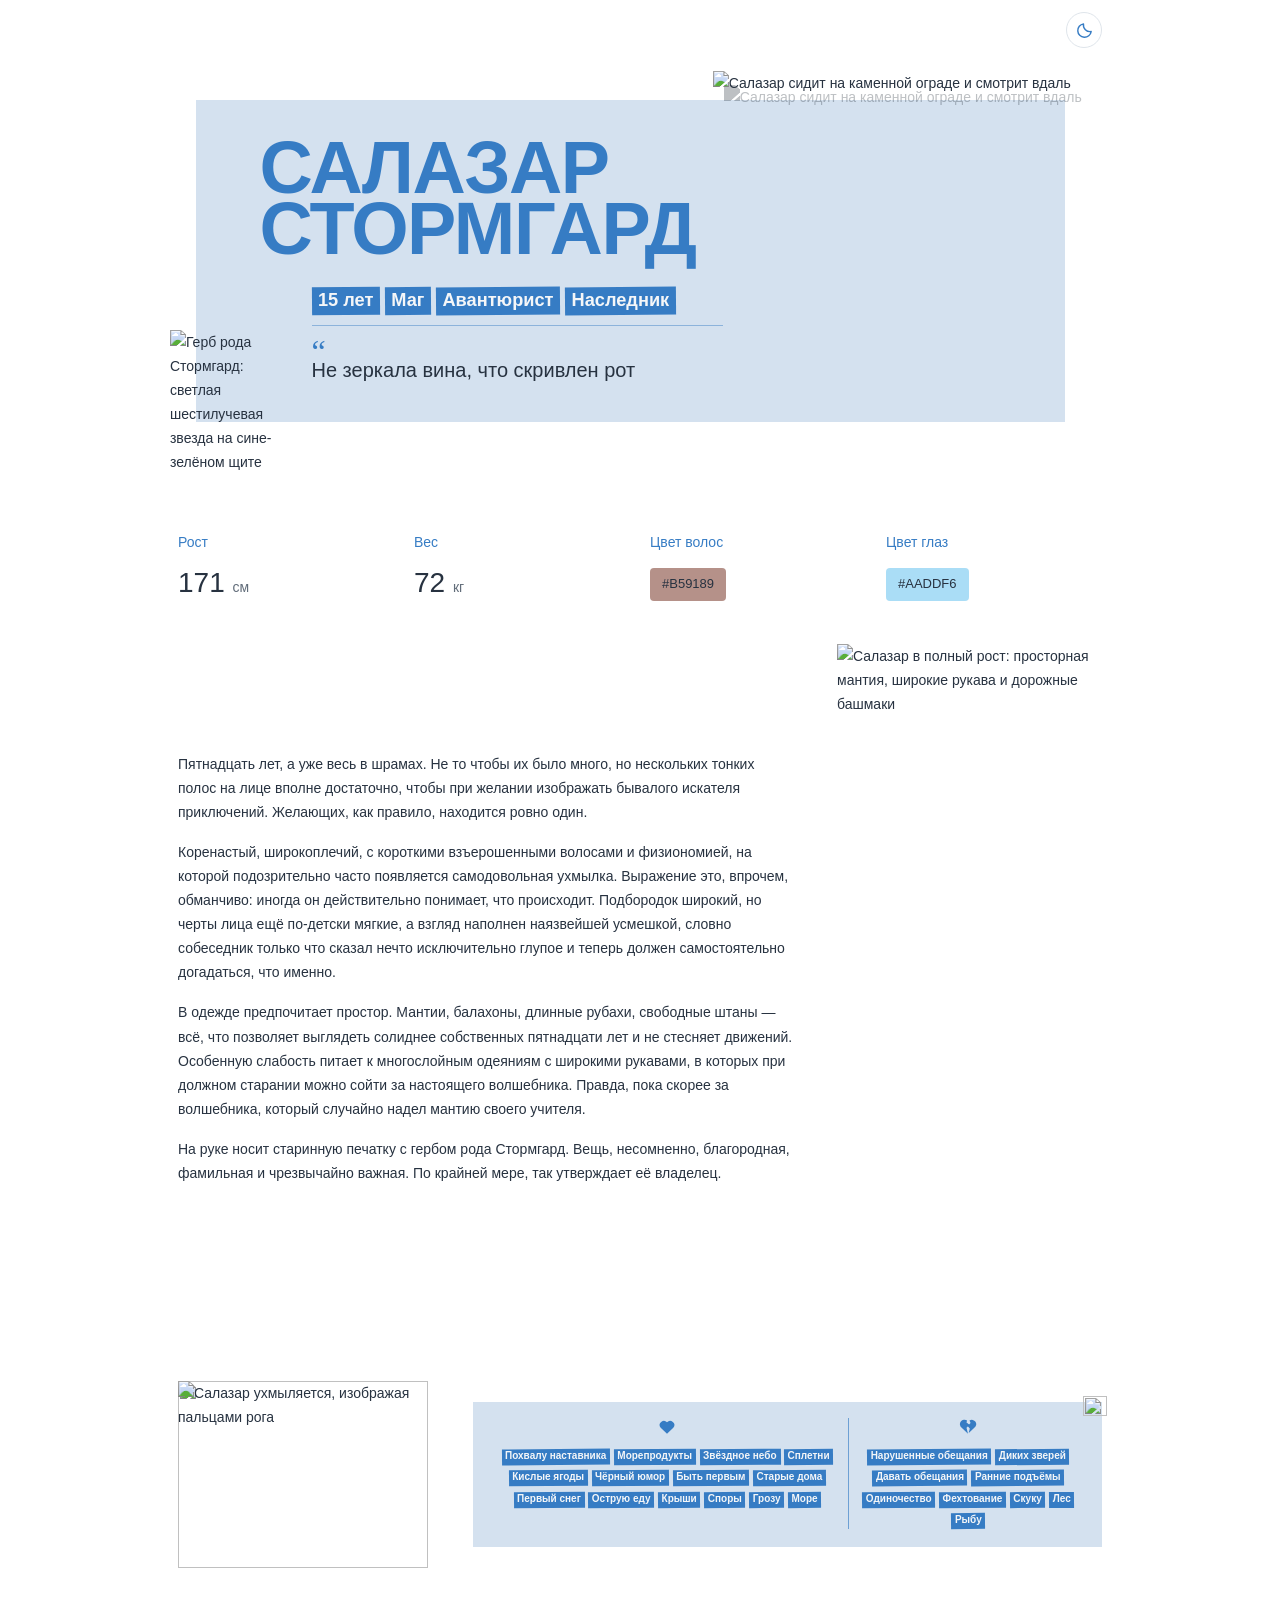
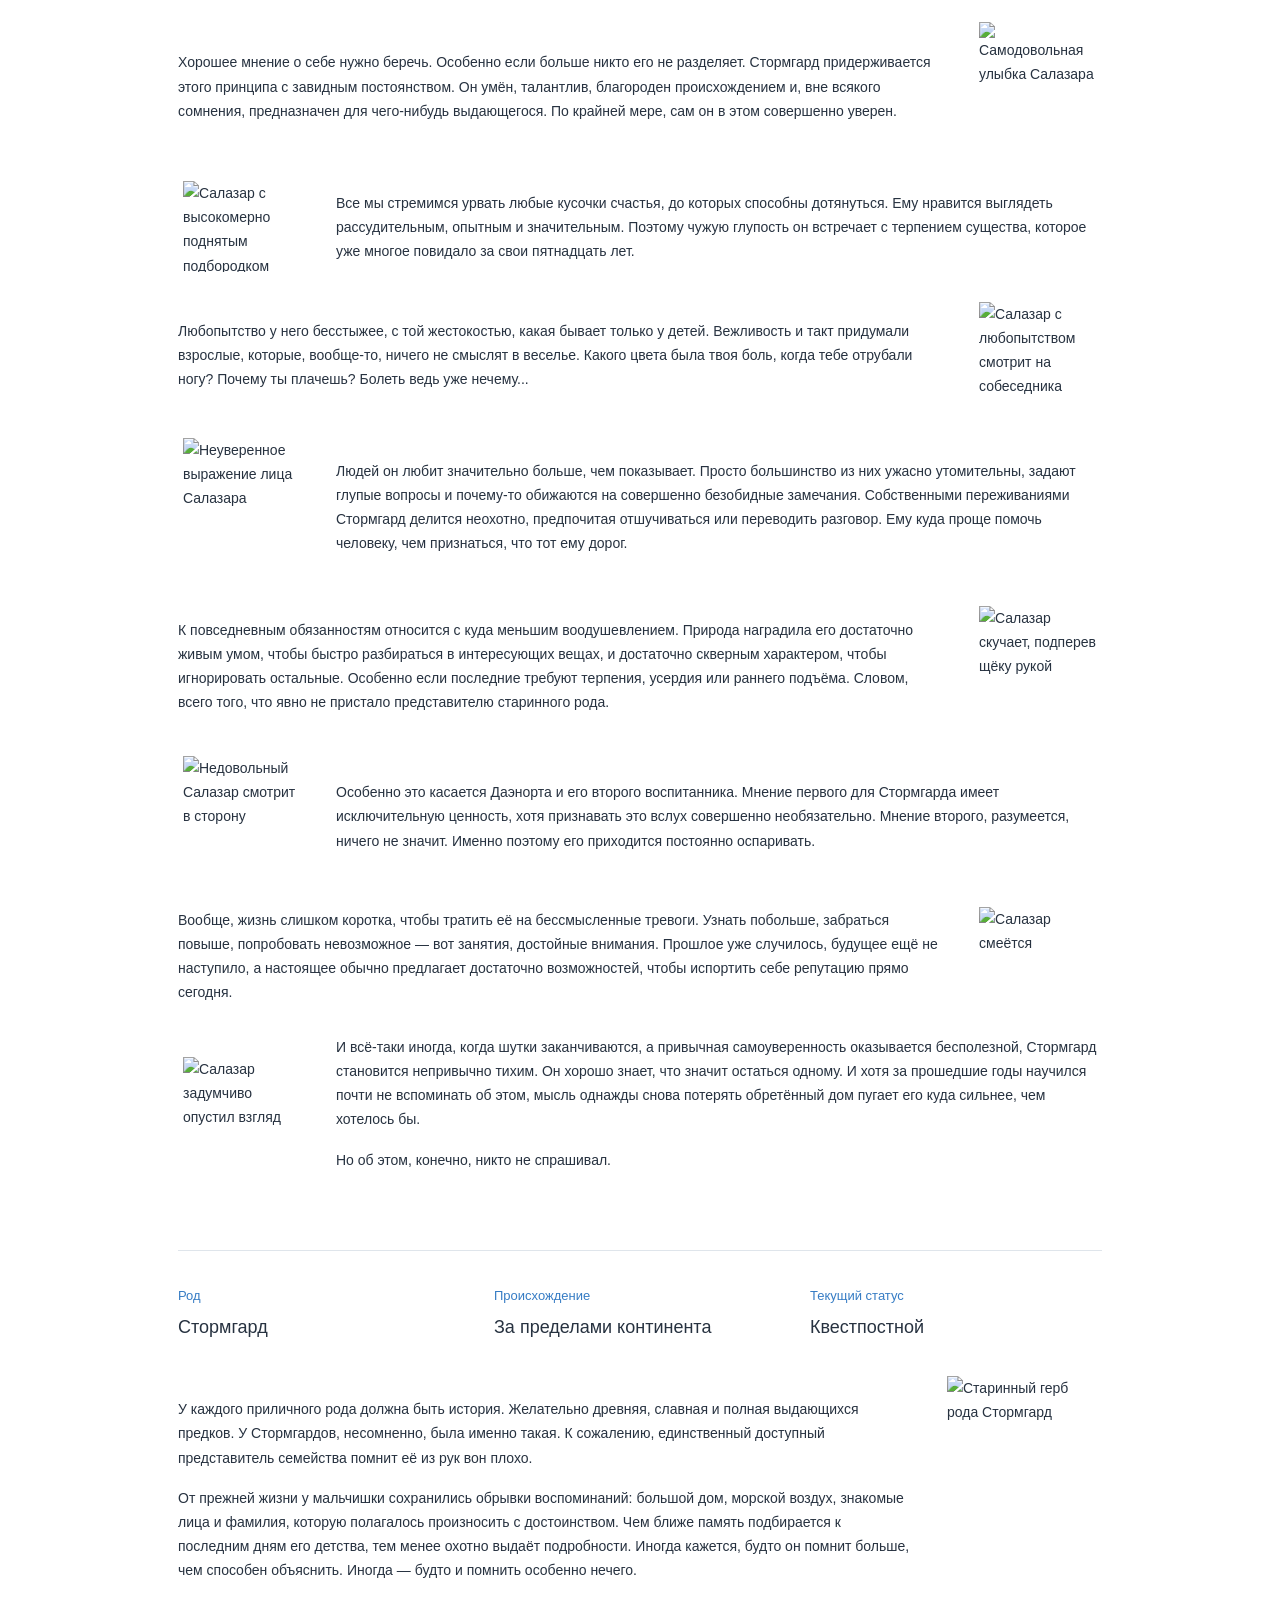
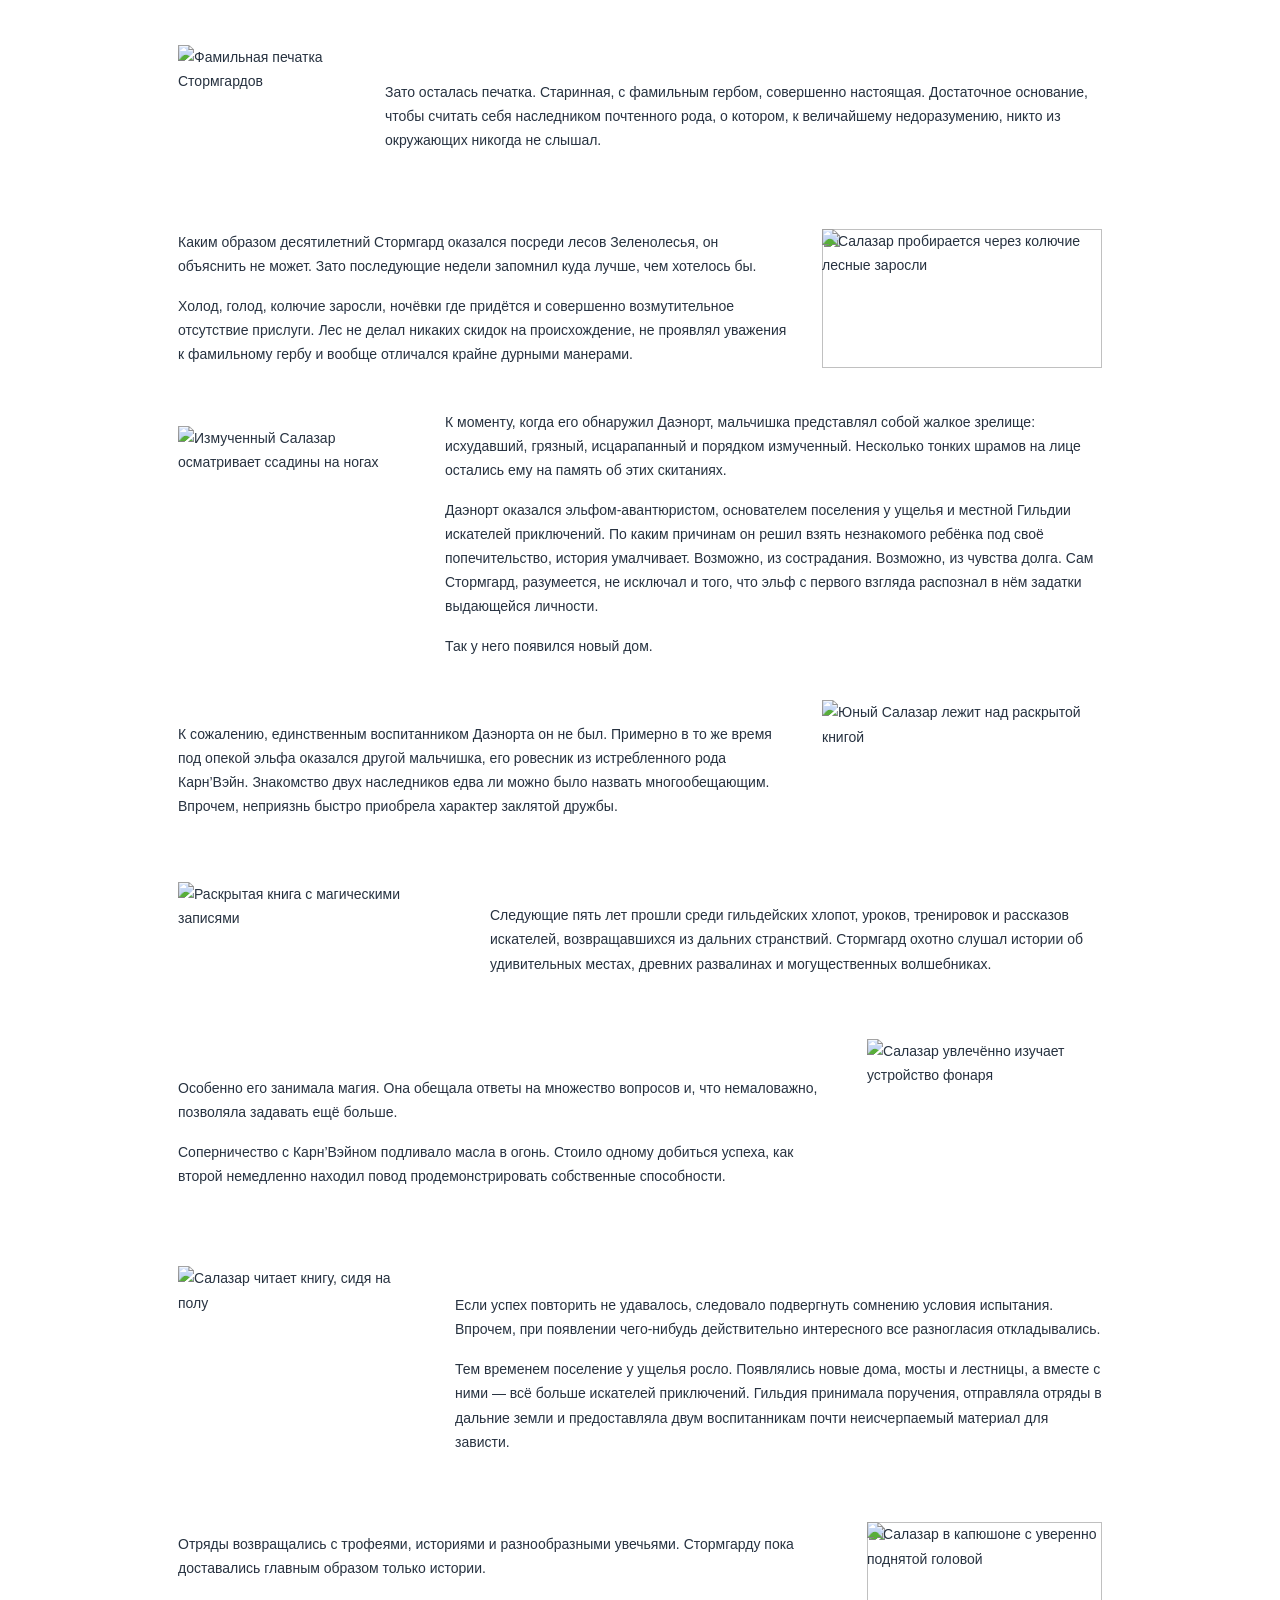
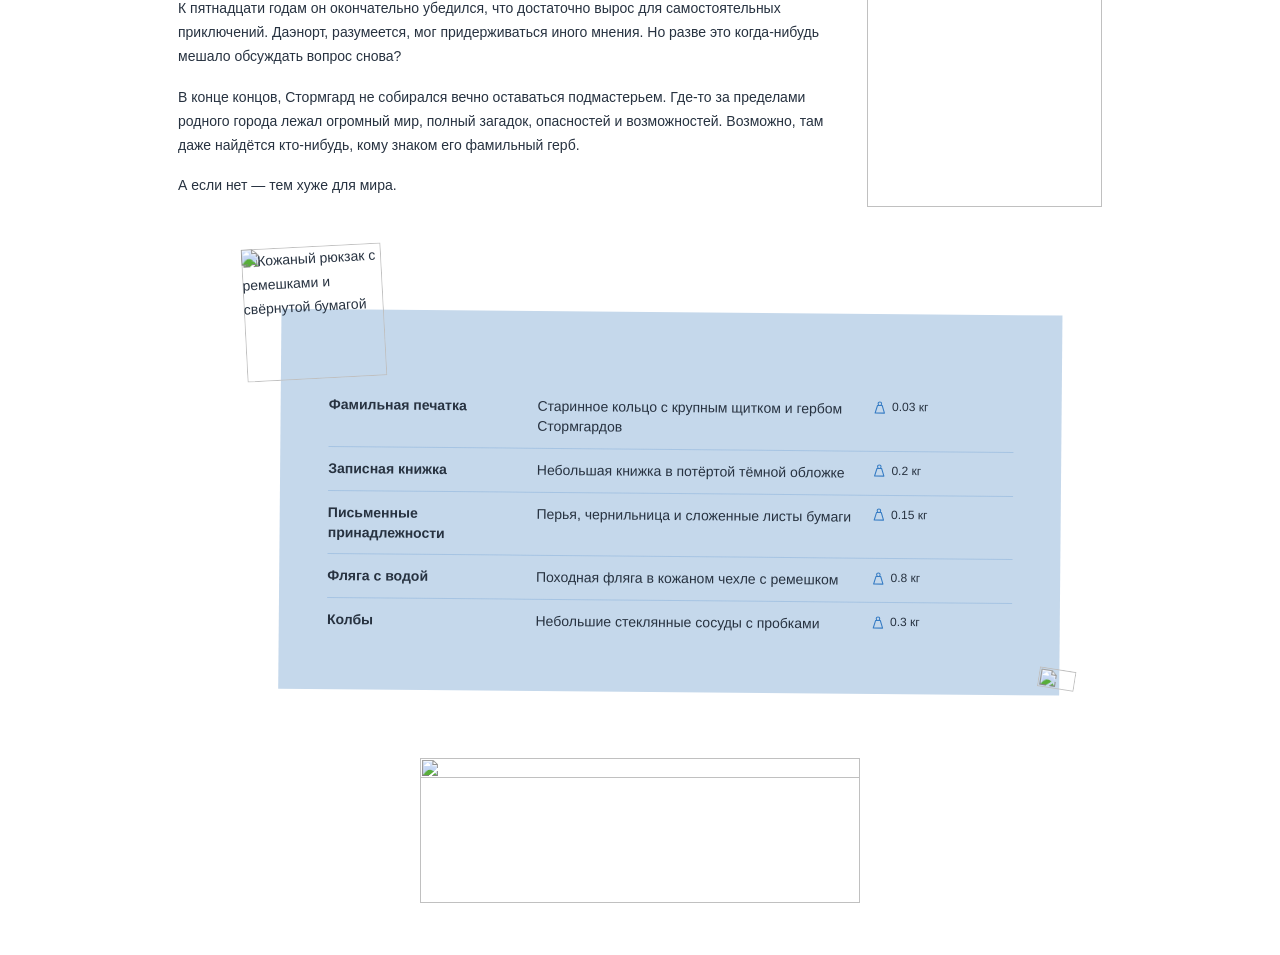
==== index.html @ 881eee0f "Add files via upload" ====
<!doctype html>
<html lang="ru">
<head>
  <meta charset="utf-8">
  <meta name="viewport" content="width=device-width, initial-scale=1">
  <meta name="description" content="Салазар Стормгард — юный маг, авантюрист и наследник старинного рода. Литературная анкета персонажа.">
  <title>Салазар Стормгард — анкета персонажа</title>
  <!-- Статическая анкета. Для публикации нужны index.html, style.css, script.js и assets.
       Весь основной текст находится прямо здесь; сборка и сервер не требуются. -->
  <link rel="stylesheet" href="./style.css">
  <script src="./script.js"></script>
</head>
<body>
  <main aria-label="Анкета Салазара Стормгарда">
    <button class="ThemeToggle" type="button" data-action="theme" aria-label="Переключить тему" title="Переключить тему">
      <svg class="Sun" viewBox="0 0 24 24" fill="none" stroke="currentColor" stroke-width="1.8" stroke-linecap="round" aria-hidden="true"><circle cx="12" cy="12" r="4"/><path d="M12 2v2m0 16v2M2 12h2m16 0h2M5 5l1.4 1.4m11.2 11.2L19 19M5 19l1.4-1.4M17.6 6.4 19 5"/></svg>
      <svg class="Moon" viewBox="0 0 24 24" fill="none" stroke="currentColor" stroke-width="1.8" stroke-linejoin="round" aria-hidden="true"><path d="M20.4 13.3A8.5 8.5 0 0 1 10.7 3.6a8.5 8.5 0 1 0 9.7 9.7Z"/></svg>
    </button>

    <!-- 01. Шапка: имя в две строки, короткие определения, рисунок и герб. -->
    <header class="Banner">
      <div>
        <h1><span>САЛАЗАР</span><span>СТОРМГАРД</span></h1>
        <div class="Tags" aria-label="Возраст и род занятий">
          <span class="paper-highlight">15 лет</span>
          <span class="paper-highlight">Маг</span>
          <span class="paper-highlight">Авантюрист</span>
          <span class="paper-highlight">Наследник</span>
        </div>
        <blockquote>Не зеркала вина, что скривлен рот</blockquote>
      </div>
      <figure class="Figure Figure--hero"><img src="./assets/images/hero.svg" width="335" height="306" alt="Салазар сидит на каменной ограде и смотрит вдаль" loading="eager" decoding="async"></figure>
      <figure class="Figure Figure--crest"><img src="./assets/images/crest.svg" width="95" height="127" alt="Герб рода Стормгард: светлая шестилучевая звезда на сине-зелёном щите" loading="eager" decoding="async"></figure>
    </header>

    <!-- 02. Внешность. Цвета волос и глаз заданы переменными у образцов. -->
    <section class="Step Step--appearance" aria-label="Внешность">
      <!-- Параметры занимают всю ширину; текст и рисунок начинаются следующей строкой. -->
      <dl class="Facts Facts--measure">
        <div><dt>Рост</dt><dd>171 <small>см</small></dd></div>
        <div><dt>Вес</dt><dd>72 <small>кг</small></dd></div>
        <div><dt>Цвет волос</dt><dd><span class="ColorSwatch" style="--swatch:#B59189">#B59189</span></dd></div>
        <div><dt>Цвет глаз</dt><dd><span class="ColorSwatch" style="--swatch:#AADDF6">#AADDF6</span></dd></div>
      </dl>
      <div>
        <p>Пятнадцать лет, а уже весь в шрамах. Не то чтобы их было много, но нескольких тонких полос на лице вполне достаточно, чтобы при желании изображать бывалого искателя приключений. Желающих, как правило, находится ровно один.</p>
          <p>Коренастый, широкоплечий, с короткими взъерошенными волосами и физиономией, на которой подозрительно часто появляется самодовольная ухмылка. Выражение это, впрочем, обманчиво: иногда он действительно понимает, что происходит. Подбородок широкий, но черты лица ещё по-детски мягкие, а взгляд наполнен наязвейшей усмешкой, словно собеседник только что сказал нечто исключительно глупое и теперь должен самостоятельно догадаться, что именно.</p>
          <p>В одежде предпочитает простор. Мантии, балахоны, длинные рубахи, свободные штаны — всё, что позволяет выглядеть солиднее собственных пятнадцати лет и не стесняет движений. Особенную слабость питает к многослойным одеяниям с широкими рукавами, в которых при должном старании можно сойти за настоящего волшебника. Правда, пока скорее за волшебника, который случайно надел мантию своего учителя.</p>
          <p>На руке носит старинную печатку с гербом рода Стормгард. Вещь, несомненно, благородная, фамильная и чрезвычайно важная. По крайней мере, так утверждает её владелец.</p>
      </div>
      <figure class="Figure Figure--full"><img src="./assets/images/full.svg" width="205" height="502" alt="Салазар в полный рост: просторная мантия, широкие рукава и дорожные башмаки" loading="lazy" decoding="async"></figure>
    </section>

    <!-- 03. Характер: вступительная картинка и предпочтения, затем мимические портреты.
         Step--reverse меняет сторону рисунка только на широком экране. -->
    <section class="Character" aria-label="Характер">
      <div class="Character-top">
        <figure class="Figure Figure--playful Figure--underlay"><img class="Figure-underlay" src="./assets/images/playful-underlay.svg" width="274" height="205" alt="" aria-hidden="true" loading="lazy" decoding="async"><img src="./assets/images/playful.svg" width="274" height="205" alt="Салазар ухмыляется, изображая пальцами рога" loading="lazy" decoding="async"></figure>
        <div class="Preferences">
          <dl class="Facts Facts--preferences" aria-label="Что нравится и не нравится Салазару">
            <div><dt aria-label="Нравится"><svg viewBox="0 0 24 24" fill="currentColor" aria-hidden="true"><path d="M12 21 3.6 13A5.6 5.6 0 0 1 12 5.6 5.6 5.6 0 0 1 20.4 13Z"/></svg></dt><dd><ul>
                <li><span class="paper-highlight">Сплетни</span></li>
                <li><span class="paper-highlight">Быть первым</span></li>
                <li><span class="paper-highlight">Похвалу наставника</span></li>
                <li><span class="paper-highlight">Споры</span></li>
                <li><span class="paper-highlight">Чёрный юмор</span></li>
                <li><span class="paper-highlight">Кислые ягоды</span></li>
                <li><span class="paper-highlight">Острую еду</span></li>
                <li><span class="paper-highlight">Морепродукты</span></li>
                <li><span class="paper-highlight">Море</span></li>
                <li><span class="paper-highlight">Крыши</span></li>
                <li><span class="paper-highlight">Грозу</span></li>
                <li><span class="paper-highlight">Первый снег</span></li>
                <li><span class="paper-highlight">Старые дома</span></li>
                <li><span class="paper-highlight">Звёздное небо</span></li>
              </ul></dd></div>
            <div><dt aria-label="Не нравится"><svg viewBox="0 0 24 24" fill="currentColor" aria-hidden="true"><path d="M10.8 3.4A5.6 5.6 0 0 0 3.6 13L12 21l-2-8 4-4-4-3Zm3.2 0 1.4 3.4-4 3.8 3 3.4L13 20l7.4-7A5.6 5.6 0 0 0 14 3.4Z"/></svg></dt><dd><ul>
                <li><span class="paper-highlight">Фехтование</span></li>
                <li><span class="paper-highlight">Рыбу</span></li>
                <li><span class="paper-highlight">Нарушенные обещания</span></li>
                <li><span class="paper-highlight">Ранние подъёмы</span></li>
                <li><span class="paper-highlight">Скуку</span></li>
                <li><span class="paper-highlight">Лес</span></li>
                <li><span class="paper-highlight">Диких зверей</span></li>
                <li><span class="paper-highlight">Одиночество</span></li>
                <li><span class="paper-highlight">Давать обещания</span></li>
              </ul></dd></div>
          </dl>
          <figure class="Figure Figure--tassel" aria-hidden="true"><img src="./assets/images/tassel.svg" width="27" height="94" alt="" loading="lazy" decoding="async"></figure>
        </div>
      </div>
      <div class="Step Step--portrait">
        <div>
          <p>Хорошее мнение о себе нужно беречь. Особенно если больше никто его не разделяет. Стормгард придерживается этого принципа с завидным постоянством. Он умён, талантлив, благороден происхождением и, вне всякого сомнения, предназначен для чего-нибудь выдающегося. По крайней мере, сам он в этом совершенно уверен.</p>
        </div>
        <figure class="Figure"><img src="./assets/images/smirk.svg" width="114" height="125" alt="Самодовольная улыбка Салазара" loading="lazy" decoding="async"></figure>
      </div>
      <div class="Step Step--reverse Step--portrait">
        <div>
          <p>Все мы стремимся урвать любые кусочки счастья, до которых способны дотянуться. Ему нравится выглядеть рассудительным, опытным и значительным. Поэтому чужую глупость он встречает с терпением существа, которое уже многое повидало за свои пятнадцать лет.</p>
        </div>
        <figure class="Figure"><img src="./assets/images/proud.svg" width="156" height="120" alt="Салазар с высокомерно поднятым подбородком" loading="lazy" decoding="async"></figure>
      </div>
      <div class="Step Step--portrait">
        <div>
          <p>Любопытство у него бесстыжее, с той жестокостью, какая бывает только у детей. Вежливость и такт придумали взрослые, которые, вообще-то, ничего не смыслят в веселье. Какого цвета была твоя боль, когда тебе отрубали ногу? Почему ты плачешь? Болеть ведь уже нечему...</p>
        </div>
        <figure class="Figure"><img src="./assets/images/surprised.svg" width="139" height="125" alt="Салазар с любопытством смотрит на собеседника" loading="lazy" decoding="async"></figure>
      </div>
      <div class="Step Step--reverse Step--portrait">
        <div>
          <p>Людей он любит значительно больше, чем показывает. Просто большинство из них ужасно утомительны, задают глупые вопросы и почему-то обижаются на совершенно безобидные замечания. Собственными переживаниями Стормгард делится неохотно, предпочитая отшучиваться или переводить разговор. Ему куда проще помочь человеку, чем признаться, что тот ему дорог.</p>
        </div>
        <figure class="Figure"><img src="./assets/images/uneasy.svg" width="111" height="130" alt="Неуверенное выражение лица Салазара" loading="lazy" decoding="async"></figure>
      </div>
      <div class="Step Step--portrait">
        <div>
          <p>К повседневным обязанностям относится с куда меньшим воодушевлением. Природа наградила его достаточно живым умом, чтобы быстро разбираться в интересующих вещах, и достаточно скверным характером, чтобы игнорировать остальные. Особенно если последние требуют терпения, усердия или раннего подъёма. Словом, всего того, что явно не пристало представителю старинного рода.</p>
        </div>
        <figure class="Figure"><img src="./assets/images/bored.svg" width="138" height="140" alt="Салазар скучает, подперев щёку рукой" loading="lazy" decoding="async"></figure>
      </div>
      <div class="Step Step--reverse Step--portrait">
        <div>
          <p>Особенно это касается Даэнорта и его второго воспитанника. Мнение первого для Стормгарда имеет исключительную ценность, хотя признавать это вслух совершенно необязательно. Мнение второго, разумеется, ничего не значит. Именно поэтому его приходится постоянно оспаривать.</p>
        </div>
        <figure class="Figure"><img src="./assets/images/annoyed.svg" width="122" height="125" alt="Недовольный Салазар смотрит в сторону" loading="lazy" decoding="async"></figure>
      </div>
      <div class="Step Step--portrait">
        <div>
          <p>Вообще, жизнь слишком коротка, чтобы тратить её на бессмысленные тревоги. Узнать побольше, забраться повыше, попробовать невозможное — вот занятия, достойные внимания. Прошлое уже случилось, будущее ещё не наступило, а настоящее обычно предлагает достаточно возможностей, чтобы испортить себе репутацию прямо сегодня.</p>
        </div>
        <figure class="Figure"><img src="./assets/images/laugh.svg" width="150" height="125" alt="Салазар смеётся" loading="lazy" decoding="async"></figure>
      </div>
      <div class="Step Step--reverse Step--portrait">
        <div>
          <p>И всё-таки иногда, когда шутки заканчиваются, а привычная самоуверенность оказывается бесполезной, Стормгард становится непривычно тихим. Он хорошо знает, что значит остаться одному. И хотя за прошедшие годы научился почти не вспоминать об этом, мысль однажды снова потерять обретённый дом пугает его куда сильнее, чем хотелось бы.</p>
          <p>Но об этом, конечно, никто не спрашивал.</p>
        </div>
        <figure class="Figure"><img src="./assets/images/quiet.svg" width="160" height="127" alt="Салазар задумчиво опустил взгляд" loading="lazy" decoding="async"></figure>
      </div>
    </section>

    <!-- 04. Биография: ранние воспоминания, лес, новый дом, учёба и дорога.
         Абзацы разбиты по смыслу иллюстраций. Весь исходный текст сохранён. -->
    <section class="Story" aria-label="Биография">
      <!-- Краткие сведения перед биографией. -->
      <dl class="Facts Facts--summary" aria-label="Род, происхождение и текущий статус">
        <div><dt>Род</dt><dd>Стормгард</dd></div>
        <div><dt>Происхождение</dt><dd>За пределами континента</dd></div>
        <div><dt>Текущий статус</dt><dd>Квестпостной</dd></div>
      </dl>
      <div class="Step">
        <div>
          <p>У каждого приличного рода должна быть история. Желательно древняя, славная и полная выдающихся предков. У Стормгардов, несомненно, была именно такая. К сожалению, единственный доступный представитель семейства помнит её из рук вон плохо.</p>
<p>От прежней жизни у мальчишки сохранились обрывки воспоминаний: большой дом, морской воздух, знакомые лица и фамилия, которую полагалось произносить с достоинством. Чем ближе память подбирается к последним дням его детства, тем менее охотно выдаёт подробности. Иногда кажется, будто он помнит больше, чем способен объяснить. Иногда — будто и помнить особенно нечего.</p>
        </div>
        <figure class="Figure"><img src="./assets/images/family-crest.svg" width="116" height="170" alt="Старинный герб рода Стормгард" loading="lazy" decoding="async"></figure>
      </div>
      <div class="Step Step--reverse">
        <div>
          <p>Зато осталась печатка. Старинная, с фамильным гербом, совершенно настоящая. Достаточное основание, чтобы считать себя наследником почтенного рода, о котором, к величайшему недоразумению, никто из окружающих никогда не слышал.</p>
        </div>
        <figure class="Figure"><img src="./assets/images/ring.svg" width="110" height="89" alt="Фамильная печатка Стормгардов" loading="lazy" decoding="async"></figure>
      </div>
      <div class="Step">
        <div>
          <p>Каким образом десятилетний Стормгард оказался посреди лесов Зеленолесья, он объяснить не может. Зато последующие недели запомнил куда лучше, чем хотелось бы.</p>
          <p>Холод, голод, колючие заросли, ночёвки где придётся и совершенно возмутительное отсутствие прислуги. Лес не делал никаких скидок на происхождение, не проявлял уважения к фамильному гербу и вообще отличался крайне дурными манерами.</p>
        </div>
        <figure class="Figure Figure--underlay"><img class="Figure-underlay" src="./assets/images/forest-underlay.svg" width="258" height="128" alt="" aria-hidden="true" loading="lazy" decoding="async"><img src="./assets/images/forest.svg" width="258" height="128" alt="Салазар пробирается через колючие лесные заросли" loading="lazy" decoding="async"></figure>
      </div>
      <div class="Step Step--reverse">
        <div>          
<p>К моменту, когда его обнаружил Даэнорт, мальчишка представлял собой жалкое зрелище: исхудавший, грязный, исцарапанный и порядком измученный. Несколько тонких шрамов на лице остались ему на память об этих скитаниях.</p>
<p>Даэнорт оказался эльфом-авантюристом, основателем поселения у ущелья и местной Гильдии искателей приключений. По каким причинам он решил взять незнакомого ребёнка под своё попечительство, история умалчивает. Возможно, из сострадания. Возможно, из чувства долга. Сам Стормгард, разумеется, не исключал и того, что эльф с первого взгляда распознал в нём задатки выдающейся личности.</p>
<p>Так у него появился новый дом.</p>
        </div>
        <figure class="Figure"><img src="./assets/images/wounded.svg" width="214" height="197" alt="Измученный Салазар осматривает ссадины на ногах" loading="lazy" decoding="async"></figure>
      </div>
      <div class="Step">
        <div>
          <p>К сожалению, единственным воспитанником Даэнорта он не был. Примерно в то же время под опекой эльфа оказался другой мальчишка, его ровесник из истребленного рода Карн’Вэйн. Знакомство двух наследников едва ли можно было назвать многообещающим. Впрочем, неприязнь быстро приобрела характер заклятой дружбы.</p>
        </div>
        <figure class="Figure"><img src="./assets/images/studying.svg" width="247" height="123" alt="Юный Салазар лежит над раскрытой книгой" loading="lazy" decoding="async"></figure>
      </div>
      <div class="Step Step--reverse">
        <div>
          <p>Следующие пять лет прошли среди гильдейских хлопот, уроков, тренировок и рассказов искателей, возвращавшихся из дальних странствий. Стормгард охотно слушал истории об удивительных местах, древних развалинах и могущественных волшебниках.</p>
        </div>
        <figure class="Figure"><img src="./assets/images/book.svg" width="250" height="103" alt="Раскрытая книга с магическими записями" loading="lazy" decoding="async"></figure>
      </div>
      <div class="Step">
        <div>
          <p>Особенно его занимала магия. Она обещала ответы на множество вопросов и, что немаловажно, позволяла задавать ещё больше.</p>
<p>Соперничество с Карн’Вэйном подливало масла в огонь. Стоило одному добиться успеха, как второй немедленно находил повод продемонстрировать собственные способности.</p>
        </div>
        <figure class="Figure"><img src="./assets/images/lantern.svg" width="208" height="164" alt="Салазар увлечённо изучает устройство фонаря" loading="lazy" decoding="async"></figure>
      </div>
      <div class="Step Step--reverse">
        <div>
          <p>Если успех повторить не удавалось, следовало подвергнуть сомнению условия испытания. Впрочем, при появлении чего-нибудь действительно интересного все разногласия откладывались.</p>
<p>Тем временем поселение у ущелья росло. Появлялись новые дома, мосты и лестницы, а вместе с ними — всё больше искателей приключений. Гильдия принимала поручения, отправляла отряды в дальние земли и предоставляла двум воспитанникам почти неисчерпаемый материал для зависти.</p>
        </div>
        <figure class="Figure"><img src="./assets/images/reading.svg" width="221" height="193" alt="Салазар читает книгу, сидя на полу" loading="lazy" decoding="async"></figure>
      </div>
      <div class="Step">
        <div>
          <p>Отряды возвращались с трофеями, историями и разнообразными увечьями. Стормгарду пока доставались главным образом только истории.</p>
<p>К пятнадцати годам он окончательно убедился, что достаточно вырос для самостоятельных приключений. Даэнорт, разумеется, мог придерживаться иного мнения. Но разве это когда-нибудь мешало обсуждать вопрос снова?</p>
<p>В конце концов, Стормгард не собирался вечно оставаться подмастерьем. Где-то за пределами родного города лежал огромный мир, полный загадок, опасностей и возможностей. Возможно, там даже найдётся кто-нибудь, кому знаком его фамильный герб.</p>
<p>А если нет — тем хуже для мира.</p>
        </div>
        <figure class="Figure Figure--underlay"><img class="Figure-underlay" src="./assets/images/hood-underlay.svg" width="215" height="260" alt="" aria-hidden="true" loading="lazy" decoding="async"><img src="./assets/images/hood.svg" width="215" height="260" alt="Салазар в капюшоне с уверенно поднятой головой" loading="lazy" decoding="async"></figure>
      </div>
    </section>

    <!-- 05. Единственный Note: инвентарь. Вес указан в килограммах.
         Для добавления вещи скопируйте строку tr, сохранив три ячейки. -->
    <section class="Inventory" aria-label="Личные вещи">
      <aside class="Note">
        <table aria-label="Личные вещи: название, внешний вид и вес">
          <colgroup><col><col><col></colgroup>
          <tbody>
              <tr><th scope="row">Фамильная печатка</th><td>Старинное кольцо с крупным щитком и гербом Стормгардов</td><td><span class="Weight"><svg viewBox="0 0 24 24" fill="none" stroke="currentColor" stroke-width="1.8" stroke-linecap="round" stroke-linejoin="round" aria-hidden="true"><path d="M8 8h8l4 13H4L8 8Z"/><circle cx="12" cy="5" r="3"/></svg><span>0.03 кг</span></span></td></tr>
              <tr><th scope="row">Записная книжка</th><td>Небольшая книжка в потёртой тёмной обложке</td><td><span class="Weight"><svg viewBox="0 0 24 24" fill="none" stroke="currentColor" stroke-width="1.8" stroke-linecap="round" stroke-linejoin="round" aria-hidden="true"><path d="M8 8h8l4 13H4L8 8Z"/><circle cx="12" cy="5" r="3"/></svg><span>0.2 кг</span></span></td></tr>
              <tr><th scope="row">Письменные принадлежности</th><td>Перья, чернильница и сложенные листы бумаги</td><td><span class="Weight"><svg viewBox="0 0 24 24" fill="none" stroke="currentColor" stroke-width="1.8" stroke-linecap="round" stroke-linejoin="round" aria-hidden="true"><path d="M8 8h8l4 13H4L8 8Z"/><circle cx="12" cy="5" r="3"/></svg><span>0.15 кг</span></span></td></tr>
              <tr><th scope="row">Фляга с водой</th><td>Походная фляга в кожаном чехле с ремешком</td><td><span class="Weight"><svg viewBox="0 0 24 24" fill="none" stroke="currentColor" stroke-width="1.8" stroke-linecap="round" stroke-linejoin="round" aria-hidden="true"><path d="M8 8h8l4 13H4L8 8Z"/><circle cx="12" cy="5" r="3"/></svg><span>0.8 кг</span></span></td></tr>
              <tr><th scope="row">Колбы</th><td>Небольшие стеклянные сосуды с пробками</td><td><span class="Weight"><svg viewBox="0 0 24 24" fill="none" stroke="currentColor" stroke-width="1.8" stroke-linecap="round" stroke-linejoin="round" aria-hidden="true"><path d="M8 8h8l4 13H4L8 8Z"/><circle cx="12" cy="5" r="3"/></svg><span>0.3 кг</span></span></td></tr>
          </tbody>
        </table>
      </aside>
      <figure class="Figure Figure--backpack Figure--underlay"><img class="Figure-underlay" src="./assets/images/backpack-underlay.svg" width="166" height="158" alt="" aria-hidden="true" loading="lazy" decoding="async"><img src="./assets/images/backpack.svg" width="166" height="158" alt="Кожаный рюкзак с ремешками и свёрнутой бумагой" loading="lazy" decoding="async"></figure>
      <figure class="Figure Figure--button" aria-hidden="true"><img src="./assets/images/button.svg" width="53" height="51" alt="" loading="lazy" decoding="async"></figure>
    </section>

    <!-- 06. Нижнее обрамление, по центру после инвентаря. -->
    <figure class="Figure Figure--desk Figure--underlay" aria-hidden="true"><img class="Figure-underlay" src="./assets/images/desk-underlay.svg" width="408" height="135" alt="" aria-hidden="true" loading="lazy" decoding="async"><img src="./assets/images/desk.svg" width="408" height="135" alt="" loading="lazy" decoding="async"></figure>
  </main>
</body>
</html>
---- style.css ----
@import url("./assets/textures/card-paper-mask.css");
@import url("./assets/textures/crest-mask.css");

/* ======================================================================
   01. Палитра. Цвета и шрифты взяты со страницы правил.
   script.js выбирает светлую / тёмную тему; фон родительского форума не меняется.
   ====================================================================== */
:root {
  color-scheme: light;
  --role-bg: #ffffff;
  --role-surface: #f4f6f8;
  --role-text: #273240;
  --role-muted: #626d7a;
  --role-line: #dfe5eb;
  --role-blue: #367cc4;
  --role-accent: var(--role-blue);
  --sheet-width: 1000px;
  --sheet-gutter: 38px;

  --hero-art-height: 360px;

  --hero-banner-height: 280px;
}

/* Тёмный фон взят с приложенного образца. Синий — единственный акцент. */
:root[data-theme="dark"] {
  color-scheme: dark;
  --role-bg: #1a1a1a;
  --role-surface: #22262d;
  --role-text: #edf0f5;
  --role-muted: #b3b4b6;
  --role-line: #333943;
  --role-blue: #78b4ee;
}
[data-accent="blue"] {
  --role-accent: var(--role-blue);
}

/* 02. Шрифты из assets/fonts. Файлы загружаются с того же GitHub Pages. */
@font-face {
  font-family: "Jost";
  font-style: normal;
  font-weight: 400;
  font-display: swap;
  src: url("./assets/fonts/jost-regular.ttf") format("truetype");
}
@font-face {
  font-family: "Jost";
  font-style: normal;
  font-weight: 700;
  font-display: swap;
  src: url("./assets/fonts/jost-bold.ttf") format("truetype");
}
@font-face {
  font-family: "Oracle";
  font-style: normal;
  font-weight: 600;
  font-display: swap;
  src: url("./assets/fonts/oracle-semibold.woff2") format("woff2");
}
@font-face {
  font-family: "Pulp";
  font-style: normal;
  font-weight: 600;
  font-display: swap;
  src: url("./assets/fonts/pulp-bold.woff2") format("woff2");
}

/* 03. Общие настройки. Нет фиксированной высоты или отдельной прокрутки внутри анкеты. */
* {
  box-sizing: border-box;
}
html {
  margin: 0;
  background: var(--role-bg);
}
body {
  position: relative;
  isolation: isolate;
  min-height: 100vh;
  --background-paint-opacity: .15;
  --background-grain-opacity: .10;
  margin: 0;
  color: var(--role-text);
  background: var(--role-bg);
  font: 14px/1.72 "Jost", Arial, sans-serif;
}
/* Едва заметная фактура общего фона. Два значения выше задают её силу.
   В светлой теме инвертируем тёмные исходники; в тёмной оставляем оригиналы.
   Слои лежат под содержимым и не перехватывают нажатия. */
body::before, body::after {
  content: "";
  position: absolute;
  inset: 0;
  z-index: -1;
  pointer-events: none;
  background-repeat: repeat;
  background-position: center top;
  filter: grayscale(1) invert(1);
  mix-blend-mode: multiply;
}
body::before {
  background-image: url("./assets/textures/grain.jpg");
  background-size: 1200px auto;
  opacity: var(--background-paint-opacity);
}
body::after {
  background-image: url("./assets/textures/lane_grain.jpg");
  background-size: 1000px auto;
  opacity: var(--background-grain-opacity);
}
:root[data-theme="dark"] body::before,
:root[data-theme="dark"] body::after {
  filter: grayscale(1);
  mix-blend-mode: screen;
}

main {
  position: relative;
  width: min(100%, var(--sheet-width));
  margin: 0 auto;
  padding: 56px var(--sheet-gutter) 52px;
}
img {
  display: block;
  max-width: 100%;
  height: auto;
}
svg {
  display: block;
  width: 24px;
  height: 24px;
  flex: 0 0 auto;
}
h1, h2, h3, p, figure, blockquote, dl, dd {
  margin: 0;
}
p + p {
  margin-top: 16px;
}
h1, h2, h3 {
  text-wrap: balance;
}
h2 {
  display: flex;
  align-items: center;
  gap: 13px;
  margin-bottom: 24px;
  font: 600 29px/1.2 "Oracle", "Jost", sans-serif;
}
h3 {
  font-size: 21px;
  line-height: 1.3;
  font-weight: 700;
}
figure {
  min-width: 0;
}
figcaption {
  margin-top: 11px;
  color: var(--role-muted);
  font-size: 12px;
  line-height: 1.4;
  text-align: center;
}
/* Ссылка на цитату использует общий синий акцент в обеих темах. */
a {
  color: var(--role-accent);
  text-underline-offset: .16em;
}

blockquote {
  font-size: 19px;
  line-height: 1.6;
  color: var(--role-accent);
}

/* 04. Paper highlight — тот же бумажный акцент, что в правилах. */
.paper-highlight {
  position: relative;
  isolation: isolate;
  display: inline-block;
  padding: .2em .35em;
  margin: 0 2px 3px;
  color: var(--role-surface);
  font: 600 14px/1.2 "Pulp", "Jost", sans-serif;
  vertical-align: baseline;
}
.paper-highlight::before {
  content: "";
  position: absolute;
  inset: .08em 0 -.04em;
  z-index: -1;
  background: var(--role-accent);
  rotate: -.5deg;
}

/* 05. Banner — пропорции из референса.
   Единицы cqw считаются от ширины плашки: композиция масштабируется целиком.
   Небольшой запас справа оставлен для выступающего рисунка. */
.Banner {
  --banner-texture-opacity: .6; /* Выраженность бумажной фактуры: 0–1. */
  position: relative;
  isolation: isolate;
  container-type: inline-size;
  width: 94%;
  aspect-ratio: 2.7;
  margin: 44px 0 108px 2%;
  border-radius: 18px;
}
.Banner::before {
  content: "";
  position: absolute;
  inset: 0;
  z-index: 0;
  border-radius: 0;
  background: color-mix(in srgb, var(--role-accent) 17%, var(--role-surface));
  /* Цветная основа точно повторяет неровный контур бумажной текстуры. */
  -webkit-mask: var(--paper-mask) center / 100% 100% no-repeat;
  mask: var(--paper-mask) center / 100% 100% no-repeat;
}
/* Та же бумажная текстура, что у карточек City Never Sleeps.
   Отдельный слой сохраняет синий фон, чистый текст и исходные SVG. */
.Banner::after {
  content: "";
  position: absolute;
  inset: 0;
  z-index: 1;
  border-radius: 0;
  background: url("./assets/textures/card-paper.webp") center / 100% 100% no-repeat;
  filter: grayscale(1);
  mix-blend-mode: soft-light;
  opacity: var(--banner-texture-opacity);
  pointer-events: none;
}

.Banner > div {
  position: relative;
  z-index: 3;
  width: 55cqw;
  margin-left: 7.3cqw;
  padding-top: 4.4cqw;
}
.Banner h1 {
  margin: 0 0 3cqw;
  color: var(--role-accent);
  font: 600 8.5cqw/.82 "Pulp", "Jost", sans-serif;
  letter-spacing: -.02em;
}
.Banner h1 span { display: block; }
.Tags {
  display: flex;
  flex-wrap: nowrap;
  gap: .6cqw;
  margin-left: 6cqw;
}
.Tags .paper-highlight {
  flex: 0 0 auto;
  margin: 0;
  font-size: 2.1cqw;
}
/* Впишите текст в blockquote в index.html. Пока видны только линия и свободное место. */
.Banner blockquote {
  min-height: 8cqw;
  margin: 1.2cqw 1.6cqw 0 6cqw;
  padding-top: 1.1cqw;
  border-top: 1px solid color-mix(in srgb, var(--role-accent) 45%, transparent);
  color: var(--role-text);
  font-size: clamp(14px, 2.4cqw, 20px);
  line-height: 1.5;
}
/* Открывающие кавычки перед текстом цитаты, как в референсе. */
.Banner blockquote::before {
  content: "“";
  display: block;
  height: 16px;
  margin-bottom: 4px;
  color: var(--role-accent);
  font: 32px/1 Georgia, serif;
}
/* Явный порядок слоёв: фон 0, фактура 1, иллюстрации 2, текст 3. */
.Banner > .Figure { z-index: 2; }
.Banner .Figure--hero { position: absolute; width: 47cqw; right: -6.5cqw; bottom: -2.5cqw; }
/* Плоская тень повторяет прозрачный силуэт рисунка, без размытия.
   Смещение масштабируется вместе с баннером. */
.Banner .Figure--hero { --hero-shadow-color: rgb(12 22 33 / .27); }
.Banner .Figure--hero img {
  filter: drop-shadow(clamp(6px, 1.3cqw, 12px) clamp(8px, 1.7cqw, 16px) 0 var(--hero-shadow-color));
}
:root[data-theme="dark"] .Banner .Figure--hero { --hero-shadow-color: rgb(0 0 0 / .4); }

.Banner .Figure--crest { position: absolute; width: 13cqw; left: -3cqw; bottom: -6.8cqw; }
/* Те же мазки и зерно поверх герба, обрезанные по его прозрачности. */
.Banner .Figure--crest { isolation: isolate; }
.Banner .Figure--crest::before, .Banner .Figure--crest::after {
  content: "";
  position: absolute;
  inset: 0;
  pointer-events: none;
  background-position: center;
  background-repeat: repeat;
  -webkit-mask: var(--crest-mask) center / 100% 100% no-repeat;
  mask: var(--crest-mask) center / 100% 100% no-repeat;
  filter: grayscale(1) invert(1);
  mix-blend-mode: multiply;
}
.Banner .Figure--crest::before {
  z-index: 1;
  background-image: url("./assets/textures/grain.jpg");
  background-size: 240px auto;
  opacity: var(--background-paint-opacity);
}
.Banner .Figure--crest::after {
  z-index: 2;
  background-image: url("./assets/textures/lane_grain.jpg");
  background-size: 180px auto;
  opacity: var(--background-grain-opacity);
}
:root[data-theme="dark"] .Banner .Figure--crest::before,
:root[data-theme="dark"] .Banner .Figure--crest::after {
  filter: grayscale(1);
  mix-blend-mode: screen;
}


/* На небольшом телефоне увеличиваем текст и размещаем фигуру под цитатой. */
@media (max-width: 520px) {
  .Banner { width: 96%; aspect-ratio: auto; margin: 0 0 70px; padding: 24px 20px 0; }
  .Banner::before, .Banner::after { bottom: 24px; }
  .Banner > div { width: 100%; margin: 0; padding: 0; }
  .Banner h1 { margin-bottom: 20px; font-size: clamp(30px, 10vw, 52px); }
  .Tags { flex-wrap: wrap; gap: 5px; margin-left: 0; }
  .Tags .paper-highlight { font-size: 12px; }
  .Banner blockquote { min-height: 52px; margin: 11px 0 0; padding-top: 10px; font-size: 16px; }
  .Banner .Figure--hero { position: relative; width: min(100%, 320px); right: auto; bottom: auto; margin: 12px -14px 0 auto; }
  .Banner .Figure--crest { width: 65px; left: -5px; bottom: -8px; }
}

/* 06. Facts: четыре показателя внешности и плашка предпочтений. */
.Facts { display: grid; grid-template-columns: repeat(4, minmax(0, 1fr)); gap: 20px; margin: 0 0 26px; }
.Facts > div { min-width: 0; }
.Facts dt { margin-bottom: 7px; color: var(--role-accent); font-size: 12px; font-weight: 500; }
.Facts dd { font-size: 21px; line-height: 1.4; }
.Facts small { color: var(--role-muted); font-size: 12px; }
.ColorSwatch {
  display: inline-block;
  padding: 5px 9px;
  border-radius: 4px;
  color: #273240;
  background: var(--swatch);
  font: 500 11px/1.3 "Jost", sans-serif;
  vertical-align: middle;
}

/* Параметры внешности: самостоятельная строка на всю ширину Step.
   Фигура по-прежнему выровнена по низу текстовой колонки. */
.Step--appearance > .Facts--measure { grid-column: 1 / -1; width: 100%; margin: 0; }
.Facts--measure dt { font-size: 14px; margin-bottom: 9px; }
.Facts--measure dd { font-size: 28px; }
.Facts--measure small { font-size: 14px; }
.Facts--measure .ColorSwatch { font-size: 13px; padding: 8px 12px; }

.Preferences { position: relative; width: 100%; justify-self: end; }
.Facts--preferences {
  position: relative;
  isolation: isolate;
  --paper-texture-opacity: .6;
  /* Соотношение колонок: любит 60%, не любит 40%. */
  grid-template-columns: minmax(0, 3fr) minmax(0, 2fr);
  gap: 0;
  margin: 0;
  padding: 16px 14px 18px;
  border-radius: 0;
  background: transparent;
}
/* Отражаем только бумагу и её маску, сохраняя обычное направление текста. */
.Facts--preferences::before, .Facts--preferences::after {
  content: "";
  position: absolute;
  inset: 0;
  transform: scaleX(-1);
  pointer-events: none;
}
.Facts--preferences::before {
  z-index: 0;
  background: color-mix(in srgb, var(--role-accent) 17%, var(--role-surface));
  -webkit-mask: var(--paper-mask) center / 100% 100% no-repeat;
  mask: var(--paper-mask) center / 100% 100% no-repeat;
}
.Facts--preferences::after {
  z-index: 1;
  background: url("./assets/textures/card-paper.webp") center / 100% 100% no-repeat;
  filter: grayscale(1);
  mix-blend-mode: soft-light;
  opacity: var(--paper-texture-opacity);
}
.Facts--preferences .paper-highlight {
  display: inline-block;
  max-width: 100%;
  margin: 0;
  font-size: 10px;
  line-height: 1.25;
  white-space: normal;
}

.Facts--preferences > div { position: relative; z-index: 2; padding: 0 12px; }
.Facts--preferences > div + div { border-left: 1px solid color-mix(in srgb, var(--role-accent) 65%, transparent); }
.Facts--preferences dt { display: flex; align-items: center; flex-direction: column; gap: 6px; margin-bottom: 12px; }
.Facts--preferences dt svg { width: 18px; height: 18px; }
.Facts--preferences dd { font-size: 13px; text-align: center; }
.Facts--preferences ul { display: flex; flex-wrap: wrap; justify-content: center; align-items: flex-start; gap: 5px 4px; margin: 0; padding: 0; list-style: none; }
/* Ширина каждой плашки зависит от текста; строки уплотняет script.js. */
.Facts--preferences li { display: flex; flex: 0 0 auto; min-width: 0; max-width: 100%; }

/* Сводка перед биографией — три колонки на основе Facts. */
.Facts--summary { grid-template-columns: repeat(3, minmax(0, 1fr)); gap: 24px; margin-bottom: 36px; }
.Facts--summary dt { font-size: 13px; }
.Facts--summary dd { font-size: 18px; line-height: 1.45; }
@media (max-width: 520px) {
  .Facts--summary { grid-template-columns: minmax(0, 1fr); gap: 18px; }
  .Facts--summary > div { display: grid; grid-template-columns: 108px minmax(0, 1fr); gap: 16px; }
  .Facts--summary dt { margin: 0; }
  .Facts--summary dd { font-size: 16px; }
}

/* 07. Step: текст всегда первый в HTML, reverse переставляет рисунок влево.
   Небольшие портреты используют тот же Step с одним модификатором. */
.Step {
  display: grid;
  grid-template-columns: minmax(0, 1fr) 225px;
  align-items: center;
  gap: 38px;
  margin-bottom: 42px;
}
.Step > * { min-width: 0; }
.Step--reverse { grid-template-columns: 225px minmax(0, 1fr); }
.Step--reverse > :first-child { grid-column: 2; grid-row: 1; }
.Step--reverse > :last-child { grid-column: 1; grid-row: 1; }
.Step--appearance { grid-template-columns: minmax(0, 1fr) 265px; gap: 42px; margin-bottom: 88px; }
.Step--portrait { grid-template-columns: minmax(0, 1fr) 128px; gap: 30px; margin-bottom: 30px; }
.Step--portrait.Step--reverse { grid-template-columns: 128px minmax(0, 1fr); }
.Character-top { display: grid; grid-template-columns: 250px minmax(0, 1fr); align-items: center; gap: 45px; margin: 6px 0 54px; }
.Character { margin-bottom: 78px; }
.Character > .Step:last-child, .Story > .Step:last-child { margin-bottom: 0; }

/* 09. Figure: рисунки без рамок; голубые подложки уже находятся в SVG. */
.Figure img { width: 100%; height: auto; background: transparent; border: 0; box-shadow: none; }

/* Необязательная однотонная основа: только у Figure--underlay.
   Оригинал остаётся поверх; прозрачность основы меняется одним числом. */
.Figure--underlay { position: relative; isolation: isolate; --underlay-opacity: 1; }
.Figure--underlay > .Figure-underlay {
  position: absolute;
  inset: 0;
  z-index: -1;
  width: 100%;
  height: 100%;
  opacity: var(--underlay-opacity);
  pointer-events: none;
}

.Figure--full { align-self: end; width: 100%; }
.Figure--playful { width: 100%; }
.Figure--tassel { position: absolute; top: -6px; right: -5px; width: 24px; }
.Step--portrait > .Figure { width: 118px; justify-self: center; }
.Figure--desk { width: min(100%, 440px); margin: 66px auto 0; }

/* 10. Биография: колонки подбираются под пропорции иллюстрации.
   Низкие широкие рисунки сопровождают короткий текст, высокие — более длинный. */
.Story { padding-top: 34px; border-top: 1px solid var(--role-line); margin-bottom: 95px; }
.Story .Step { --media-width: 235px; grid-template-columns: minmax(0, 1fr) var(--media-width); gap: 32px; }
.Story .Step--reverse { grid-template-columns: var(--media-width) minmax(0, 1fr); }
.Story .Step:has(img[src$="family-crest.svg"]) { --media-width: 155px; }
.Story .Step:has(img[src$="ring.svg"]) { --media-width: 175px; }
.Story .Step:has(img[src$="forest.svg"]) { --media-width: 280px; }
.Story .Step:has(img[src$="studying.svg"]),
.Story .Step:has(img[src$="book.svg"]) { --media-width: 280px; }
.Story .Step:has(img[src$="reading.svg"]) { --media-width: 245px; }
.Story .Step > .Figure { width: 100%; max-width: none; }
.Story .Step--text { display: block; width: 88%; max-width: 76ch; margin-inline: auto; }

@media (min-width: 681px) and (max-width: 850px) {
  .Story .Step { --media-width: 205px; gap: 28px; }
  .Story .Step:has(img[src$="family-crest.svg"]) { --media-width: 135px; }
  .Story .Step:has(img[src$="ring.svg"]) { --media-width: 155px; }
  .Story .Step:has(img[src$="forest.svg"]),
  .Story .Step:has(img[src$="studying.svg"]),
  .Story .Step:has(img[src$="book.svg"]) { --media-width: 245px; }
}

/* 11. Note — одна заметка для вещей, с рюкзаком и пуговицей за её краями. */
.Inventory { position: relative; width: 91%; margin: 0 auto; padding-top: 10px; }
.Note {
  position: relative;
  isolation: isolate;
  --paper-texture-opacity: .6;
  width: calc(100% - 60px);
  margin-left: 60px;
  padding: 74px 48px 48px;
  background: transparent;
  rotate: .5deg;

}
/* Бумага отражена по горизонтали и вертикали; текст не переворачивается. */
.Note::before, .Note::after {
  content: "";
  position: absolute;
  inset: 0;
  transform: scale(-1, -1);
  pointer-events: none;
}
.Note::before {
  z-index: 0;
  background: color-mix(in srgb, var(--role-accent) 25%, var(--role-surface));
  -webkit-mask: var(--paper-mask) center / 100% 100% no-repeat;
  mask: var(--paper-mask) center / 100% 100% no-repeat;
}
.Note::after {
  z-index: 1;
  background: url("./assets/textures/card-paper.webp") center / 100% 100% no-repeat;
  filter: grayscale(1);
  mix-blend-mode: soft-light;
  opacity: var(--paper-texture-opacity);
}
.Note table { position: relative; z-index: 2; }



.Note table { width: 100%; border-collapse: collapse; table-layout: fixed; font-size: 14px; line-height: 1.45; }
.Note col:nth-child(1) { width: 29%; }
.Note col:nth-child(2) { width: 49%; }
.Note col:nth-child(3) { width: 22%; }
.Note th, .Note td { padding: 11px 10px; vertical-align: top; text-align: left; overflow-wrap: anywhere; }
.Note th:first-child, .Note td:first-child { padding-left: 0; }
.Note th:last-child, .Note td:last-child { padding-right: 0; }

.Note tbody th { font-family: "Oracle", "Jost", sans-serif; font-weight: 600; }
.Note tbody tr + tr { border-top: 1px solid color-mix(in srgb, var(--role-accent) 22%, transparent); }
.Weight { display: inline-flex; align-items: center; gap: 5px; white-space: nowrap; font-size: 12px; }
.Weight svg { width: 14px; height: 14px; color: var(--role-accent); }
.Figure--backpack { position: absolute; width: 140px; top: -56px; left: 24px; rotate: -3deg; }
.Figure--button { position: absolute; right: -14px; bottom: -13px; width: 37px; rotate: 9deg; }

/* 12. Переключатель темы. Ручной выбор сохраняется, если браузер разрешает хранение. */
.ThemeToggle {
  position: absolute;
  top: 12px;
  right: var(--sheet-gutter);
  z-index: 2;
  display: grid;
  place-items: center;
  width: 36px;
  height: 36px;
  padding: 0;
  border: 1px solid var(--role-line);
  border-radius: 50%;
  color: var(--role-accent);
  background: var(--role-bg);
  cursor: pointer;
}
.ThemeToggle svg {
  width: 19px;
  height: 19px;
}
.ThemeToggle:hover {
  background: color-mix(in srgb, var(--role-accent) 12%, var(--role-bg));
}
.ThemeToggle:focus-visible {
  outline: 2px solid var(--role-accent);
  outline-offset: 3px;
}
.ThemeToggle .Sun {
  display: none;
}
:root[data-theme="dark"] .ThemeToggle .Sun {
  display: block;
}
:root[data-theme="dark"] .ThemeToggle .Moon {
  display: none;
}





/* 13. Планшет: сохраняем достаточно места для текста и длинного имени. */
@media (max-width: 850px) {
  :root { --sheet-gutter: 25px; }
  .Step--appearance { grid-template-columns: minmax(0, 1fr) 215px; gap: 28px; }
  .Facts { gap: 12px; }
  .ColorSwatch { padding-inline: 5px; font-size: 10px; }
  .Character-top { grid-template-columns: 180px minmax(0, 1fr); gap: 28px; }
  .Facts--preferences { gap: 0; padding: 16px 9px; }
  .Facts--preferences > div { padding-inline: 8px; }
  .Step { gap: 28px; }
  .Inventory { width: 100%; }
  .Note { padding-inline: 38px; }
}

/* 14. Телефон: параметры, полная фигура, описание. Остальные рисунки — по центру. */
@media (max-width: 680px) {
  :root { --sheet-gutter: 21px; }
  main { padding-top: 56px; padding-bottom: 35px; }
  h2 { font-size: 26px; gap: 11px; }
  .Step, .Step--reverse, .Step--appearance { grid-template-columns: minmax(0, 1fr); gap: 25px; margin-bottom: 36px; }
  .Step--reverse > :first-child, .Step--reverse > :last-child { grid-column: auto; grid-row: auto; }
  .Step--appearance { margin-bottom: 55px; }
  .Facts--measure { grid-template-columns: repeat(4, minmax(0, 1fr)); gap: 18px 14px; }
  .ColorSwatch { font-size: 11px; padding-inline: 8px; }
  .Figure--full { width: min(67%, 245px); justify-self: center; }
  .Character-top { grid-template-columns: minmax(0, 1fr); gap: 30px; margin-bottom: 36px; }
  .Figure--playful { width: min(88%, 300px); justify-self: center; }
  .Preferences { width: min(calc(100% - 12px), 540px); justify-self: center; }
  /* На телефоне две группы идут последовательно, плашки переносятся внутри. */
  .Facts--preferences { grid-template-columns: minmax(0, 1fr); gap: 16px; padding-block: 20px; }
  .Facts--preferences > div + div { border-left: 0; border-top: 1px solid color-mix(in srgb, var(--role-accent) 65%, transparent); padding-top: 20px; }
  .Step--portrait, .Step--portrait.Step--reverse { grid-template-columns: minmax(0, 1fr); gap: 18px; align-items: center; }
  .Step--portrait > .Figure { width: 110px; margin: 0 auto; justify-self: center; }
  .Character { margin-bottom: 48px; }
  .Story { padding-top: 28px; margin-bottom: 70px; }
  .Story .Step > .Figure { width: min(70%, 220px); }
  .Story .Figure:has(img[src$="family-crest.svg"]) { width: 110px; }
  .Story .Figure:has(img[src$="ring.svg"]) { width: 140px; }
  .Note { width: calc(100% - 6px); margin: 0; padding: 66px 26px 34px; }

  .Note table { font-size: 13px; }
  .Note col:nth-child(1) { width: 27%; }
  .Note col:nth-child(2) { width: 47%; }
  .Note col:nth-child(3) { width: 26%; }
  .Note th, .Note td { padding: 10px 6px; }

  .Weight { gap: 3px; font-size: 11px; }
  .Weight svg { width: 12px; height: 12px; }
  .Figure--backpack { width: 112px; top: -46px; left: 24px; }
  .Figure--button { width: 30px; right: -3px; }
  .Figure--desk { margin-top: 50px; }
}
/* На небольшом телефоне четыре параметра переходят в две строки. */
@media (max-width: 480px) {
  .Facts--measure { grid-template-columns: repeat(2, minmax(0, 1fr)); gap: 22px; }
}
@media (max-width: 380px) {
  .Step--portrait, .Step--portrait.Step--reverse { grid-template-columns: minmax(0, 1fr); gap: 16px; }
  .Step--portrait > .Figure { width: 95px; justify-self: center; }


}
/* На узком телефоне каждая строка таблицы занимает две строки:
   название и описание слева, вес справа. Заголовки сохраняются для чтения с экрана. */
@media (max-width: 560px) {
  .Note table, .Note tbody { display: block; }
  .Note colgroup { display: none; }

  .Note tbody tr { display: grid; grid-template-columns: minmax(0, 1fr) auto; gap: 6px 12px; padding: 13px 0; }
  .Note tbody th, .Note tbody td { padding: 0; overflow-wrap: normal; }
  .Note tbody th { grid-column: 1; grid-row: 1; font-weight: 600; }
  .Note tbody td:nth-child(2) { grid-column: 1; grid-row: 2; }
  .Note tbody td:nth-child(3) { grid-column: 2; grid-row: 1 / span 2; align-self: center; }
}

/* Биография в телефоне: сначала весь связанный текст, затем его иллюстрация. */
@media (max-width: 680px) {
  .Story .Step, .Story .Step--reverse { grid-template-columns: minmax(0, 1fr); }
  .Story .Step--text { width: 100%; }
}


/* По центру — только иллюстрации в тексте.
   Полная фигура во внешности идёт перед описанием. */
@media (max-width: 680px) {
  .Step--appearance > .Facts--measure { grid-column: 1; grid-row: 1; }
  .Step--appearance > .Figure--full { grid-column: 1; grid-row: 2; }
  .Step--appearance > div { grid-column: 1; grid-row: 3; }
  .Step > .Figure, .Character-top > .Figure { justify-self: center; margin-inline: auto; }


}

@media print {
  :root { color-scheme: light; --role-bg: white; --role-surface: #f4f5f7; --role-text: #273240; --role-muted: #5d6670; --role-line: #d7dce2; --role-blue: #367cc4; }
  main { padding: 20px; }
  .Figure, .Note, h2 { break-inside: avoid; }
  h2 { break-after: avoid; }
  .ThemeToggle { display: none; }
}
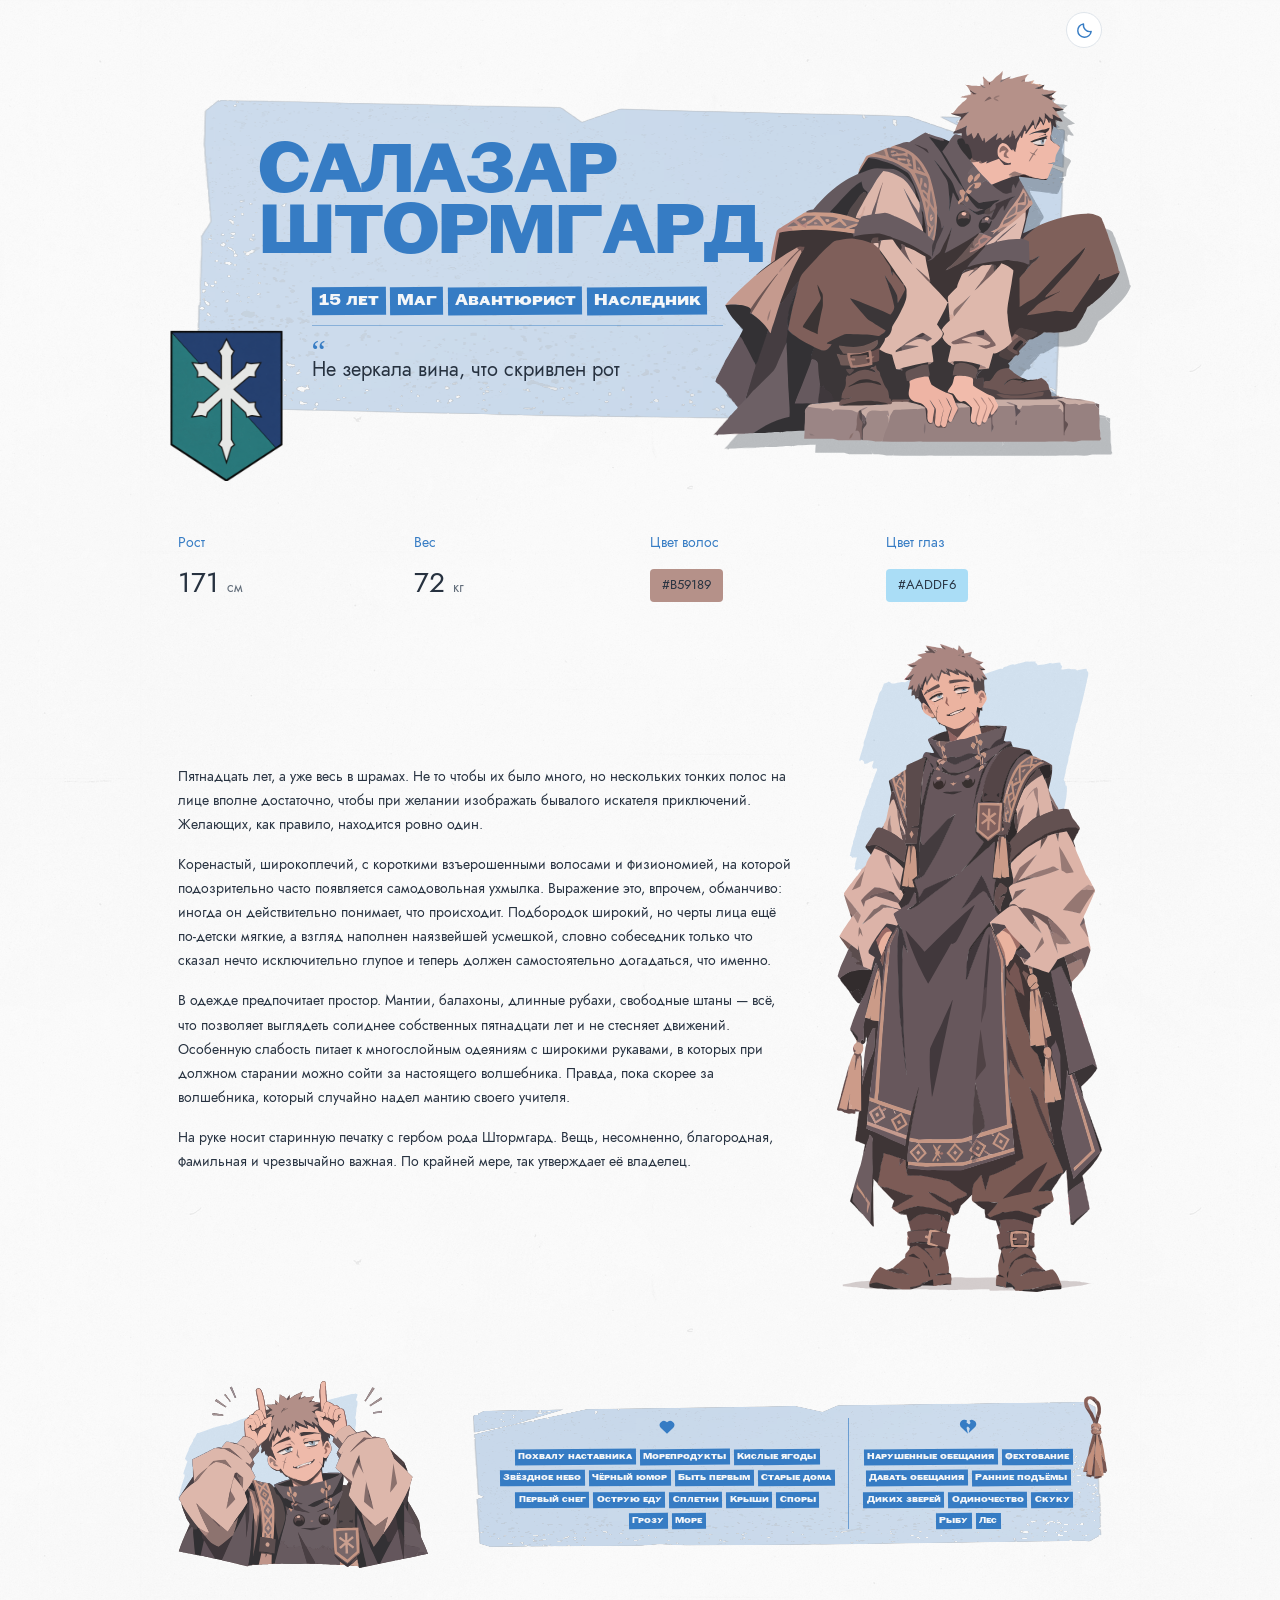
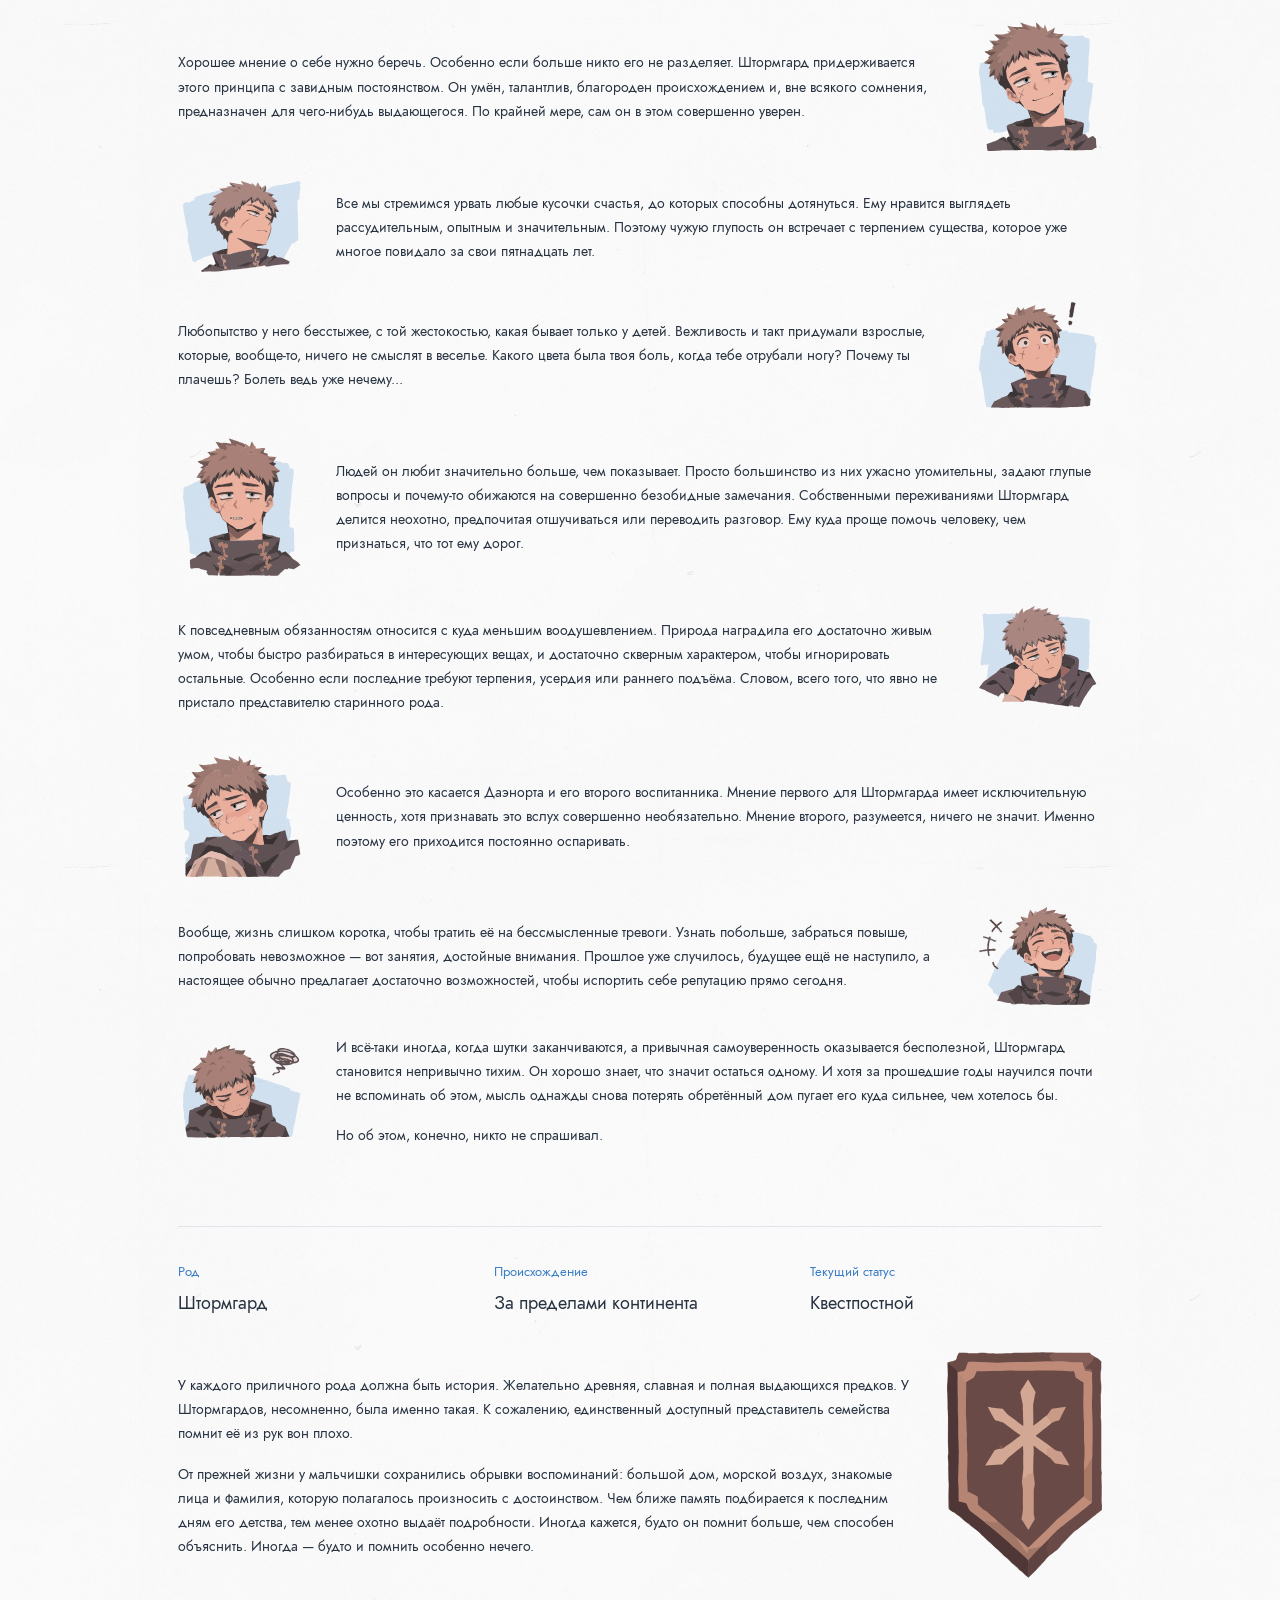
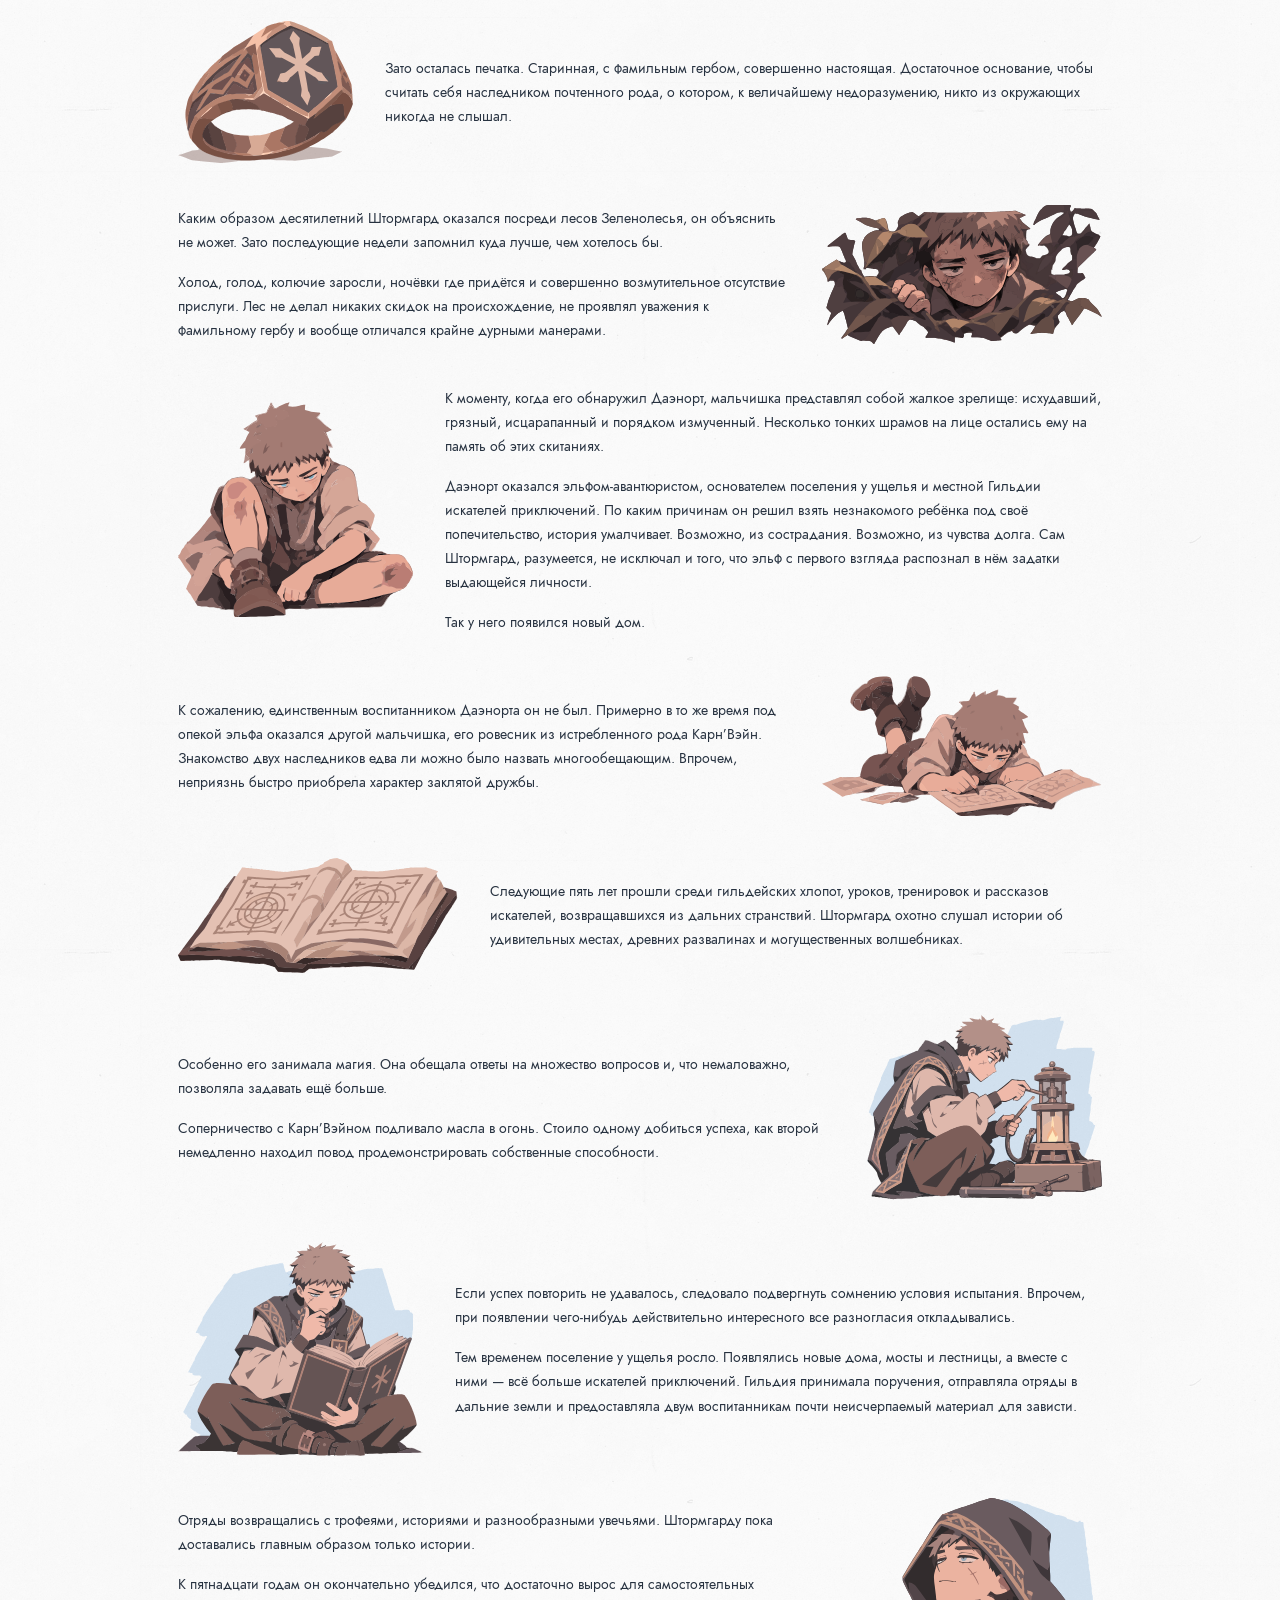
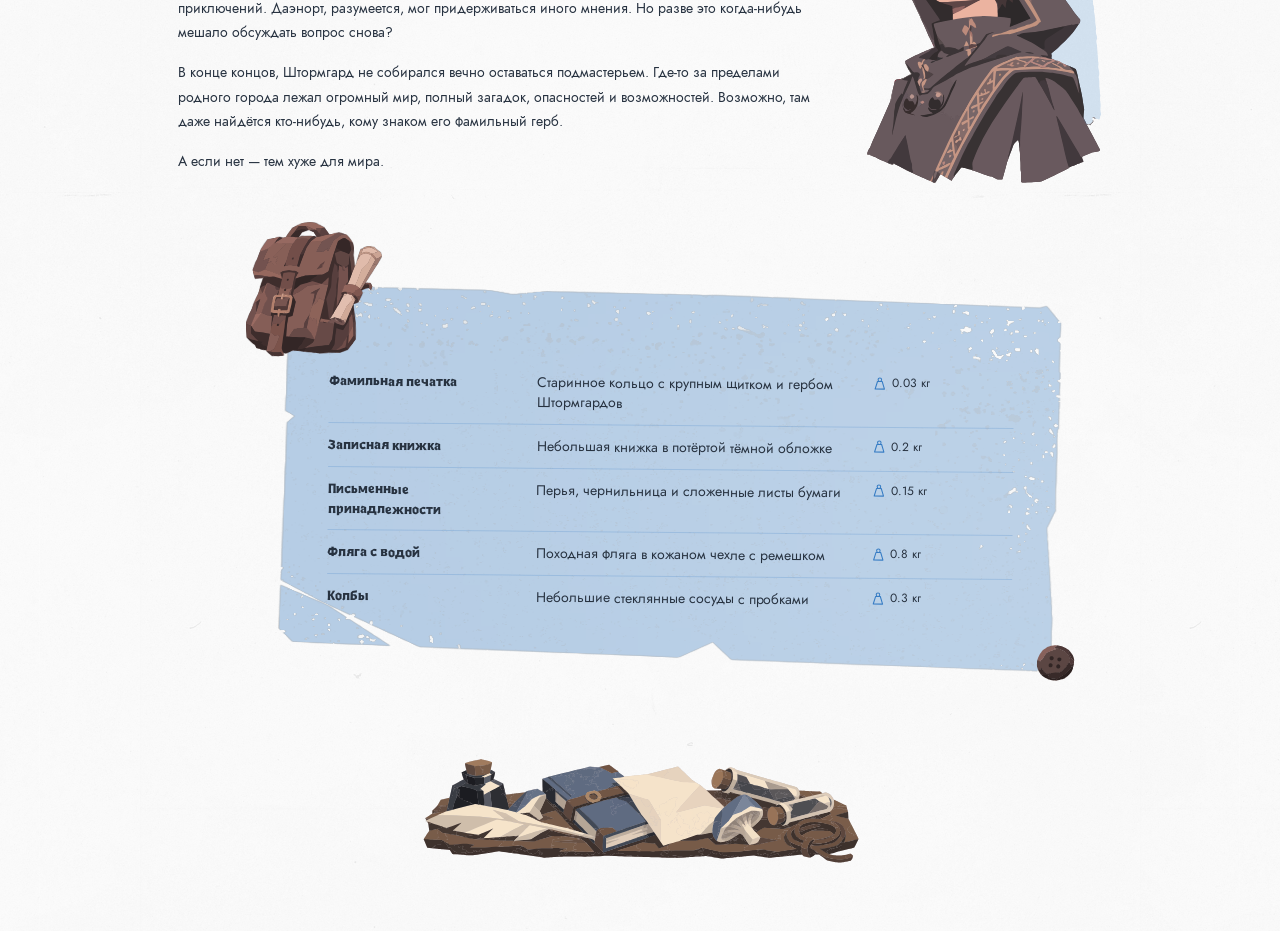
==== commit 4d39c370: "Rename Salazar surname to Shtormgard" ====
--- a/index.html
+++ b/index.html
@@ -3,15 +3,15 @@
 <head>
   <meta charset="utf-8">
   <meta name="viewport" content="width=device-width, initial-scale=1">
-  <meta name="description" content="Салазар Стормгард — юный маг, авантюрист и наследник старинного рода. Литературная анкета персонажа.">
-  <title>Салазар Стормгард — анкета персонажа</title>
+  <meta name="description" content="Салазар Штормгард — юный маг, авантюрист и наследник старинного рода. Литературная анкета персонажа.">
+  <title>Салазар Штормгард — анкета персонажа</title>
   <!-- Статическая анкета. Для публикации нужны index.html, style.css, script.js и assets.
        Весь основной текст находится прямо здесь; сборка и сервер не требуются. -->
   <link rel="stylesheet" href="./style.css">
   <script src="./script.js"></script>
 </head>
 <body>
-  <main aria-label="Анкета Салазара Стормгарда">
+  <main aria-label="Анкета Салазара Штормгарда">
     <button class="ThemeToggle" type="button" data-action="theme" aria-label="Переключить тему" title="Переключить тему">
       <svg class="Sun" viewBox="0 0 24 24" fill="none" stroke="currentColor" stroke-width="1.8" stroke-linecap="round" aria-hidden="true"><circle cx="12" cy="12" r="4"/><path d="M12 2v2m0 16v2M2 12h2m16 0h2M5 5l1.4 1.4m11.2 11.2L19 19M5 19l1.4-1.4M17.6 6.4 19 5"/></svg>
       <svg class="Moon" viewBox="0 0 24 24" fill="none" stroke="currentColor" stroke-width="1.8" stroke-linejoin="round" aria-hidden="true"><path d="M20.4 13.3A8.5 8.5 0 0 1 10.7 3.6a8.5 8.5 0 1 0 9.7 9.7Z"/></svg>
@@ -20,7 +20,7 @@
     <!-- 01. Шапка: имя в две строки, короткие определения, рисунок и герб. -->
     <header class="Banner">
       <div>
-        <h1><span>САЛАЗАР</span><span>СТОРМГАРД</span></h1>
+        <h1><span>САЛАЗАР</span><span>ШТОРМГАРД</span></h1>
         <div class="Tags" aria-label="Возраст и род занятий">
           <span class="paper-highlight">15 лет</span>
           <span class="paper-highlight">Маг</span>
@@ -30,7 +30,7 @@
         <blockquote>Не зеркала вина, что скривлен рот</blockquote>
       </div>
       <figure class="Figure Figure--hero"><img src="./assets/images/hero.svg" width="335" height="306" alt="Салазар сидит на каменной ограде и смотрит вдаль" loading="eager" decoding="async"></figure>
-      <figure class="Figure Figure--crest"><img src="./assets/images/crest.svg" width="95" height="127" alt="Герб рода Стормгард: светлая шестилучевая звезда на сине-зелёном щите" loading="eager" decoding="async"></figure>
+      <figure class="Figure Figure--crest"><img src="./assets/images/crest.svg" width="95" height="127" alt="Герб рода Штормгард: светлая шестилучевая звезда на сине-зелёном щите" loading="eager" decoding="async"></figure>
     </header>
 
     <!-- 02. Внешность. Цвета волос и глаз заданы переменными у образцов. -->
@@ -46,7 +46,7 @@
         <p>Пятнадцать лет, а уже весь в шрамах. Не то чтобы их было много, но нескольких тонких полос на лице вполне достаточно, чтобы при желании изображать бывалого искателя приключений. Желающих, как правило, находится ровно один.</p>
           <p>Коренастый, широкоплечий, с короткими взъерошенными волосами и физиономией, на которой подозрительно часто появляется самодовольная ухмылка. Выражение это, впрочем, обманчиво: иногда он действительно понимает, что происходит. Подбородок широкий, но черты лица ещё по-детски мягкие, а взгляд наполнен наязвейшей усмешкой, словно собеседник только что сказал нечто исключительно глупое и теперь должен самостоятельно догадаться, что именно.</p>
           <p>В одежде предпочитает простор. Мантии, балахоны, длинные рубахи, свободные штаны — всё, что позволяет выглядеть солиднее собственных пятнадцати лет и не стесняет движений. Особенную слабость питает к многослойным одеяниям с широкими рукавами, в которых при должном старании можно сойти за настоящего волшебника. Правда, пока скорее за волшебника, который случайно надел мантию своего учителя.</p>
-          <p>На руке носит старинную печатку с гербом рода Стормгард. Вещь, несомненно, благородная, фамильная и чрезвычайно важная. По крайней мере, так утверждает её владелец.</p>
+          <p>На руке носит старинную печатку с гербом рода Штормгард. Вещь, несомненно, благородная, фамильная и чрезвычайно важная. По крайней мере, так утверждает её владелец.</p>
       </div>
       <figure class="Figure Figure--full"><img src="./assets/images/full.svg" width="205" height="502" alt="Салазар в полный рост: просторная мантия, широкие рукава и дорожные башмаки" loading="lazy" decoding="async"></figure>
     </section>
@@ -116,7 +116,7 @@
       </div>
       <div class="Step Step--portrait">
         <div>
-          <p>Хорошее мнение о себе нужно беречь. Особенно если больше никто его не разделяет. Стормгард придерживается этого принципа с завидным постоянством. Он умён, талантлив, благороден происхождением и, вне всякого сомнения, предназначен для чего-нибудь выдающегося. По крайней мере, сам он в этом совершенно уверен.</p>
+          <p>Хорошее мнение о себе нужно беречь. Особенно если больше никто его не разделяет. Штормгард придерживается этого принципа с завидным постоянством. Он умён, талантлив, благороден происхождением и, вне всякого сомнения, предназначен для чего-нибудь выдающегося. По крайней мере, сам он в этом совершенно уверен.</p>
         </div>
         <figure class="Figure"><img src="./assets/images/smirk.svg" width="114" height="125" alt="Самодовольная улыбка Салазара" loading="lazy" decoding="async"></figure>
       </div>
@@ -134,7 +134,7 @@
       </div>
       <div class="Step Step--reverse Step--portrait">
         <div>
-          <p>Людей он любит значительно больше, чем показывает. Просто большинство из них ужасно утомительны, задают глупые вопросы и почему-то обижаются на совершенно безобидные замечания. Собственными переживаниями Стормгард делится неохотно, предпочитая отшучиваться или переводить разговор. Ему куда проще помочь человеку, чем признаться, что тот ему дорог.</p>
+          <p>Людей он любит значительно больше, чем показывает. Просто большинство из них ужасно утомительны, задают глупые вопросы и почему-то обижаются на совершенно безобидные замечания. Собственными переживаниями Штормгард делится неохотно, предпочитая отшучиваться или переводить разговор. Ему куда проще помочь человеку, чем признаться, что тот ему дорог.</p>
         </div>
         <figure class="Figure"><img src="./assets/images/uneasy.svg" width="111" height="130" alt="Неуверенное выражение лица Салазара" loading="lazy" decoding="async"></figure>
       </div>
@@ -146,7 +146,7 @@
       </div>
       <div class="Step Step--reverse Step--portrait">
         <div>
-          <p>Особенно это касается Даэнорта и его второго воспитанника. Мнение первого для Стормгарда имеет исключительную ценность, хотя признавать это вслух совершенно необязательно. Мнение второго, разумеется, ничего не значит. Именно поэтому его приходится постоянно оспаривать.</p>
+          <p>Особенно это касается Даэнорта и его второго воспитанника. Мнение первого для Штормгарда имеет исключительную ценность, хотя признавать это вслух совершенно необязательно. Мнение второго, разумеется, ничего не значит. Именно поэтому его приходится постоянно оспаривать.</p>
         </div>
         <figure class="Figure"><img src="./assets/images/annoyed.svg" width="122" height="125" alt="Недовольный Салазар смотрит в сторону" loading="lazy" decoding="async"></figure>
       </div>
@@ -158,7 +158,7 @@
       </div>
       <div class="Step Step--reverse Step--portrait">
         <div>
-          <p>И всё-таки иногда, когда шутки заканчиваются, а привычная самоуверенность оказывается бесполезной, Стормгард становится непривычно тихим. Он хорошо знает, что значит остаться одному. И хотя за прошедшие годы научился почти не вспоминать об этом, мысль однажды снова потерять обретённый дом пугает его куда сильнее, чем хотелось бы.</p>
+          <p>И всё-таки иногда, когда шутки заканчиваются, а привычная самоуверенность оказывается бесполезной, Штормгард становится непривычно тихим. Он хорошо знает, что значит остаться одному. И хотя за прошедшие годы научился почти не вспоминать об этом, мысль однажды снова потерять обретённый дом пугает его куда сильнее, чем хотелось бы.</p>
           <p>Но об этом, конечно, никто не спрашивал.</p>
         </div>
         <figure class="Figure"><img src="./assets/images/quiet.svg" width="160" height="127" alt="Салазар задумчиво опустил взгляд" loading="lazy" decoding="async"></figure>
@@ -170,26 +170,26 @@
     <section class="Story" aria-label="Биография">
       <!-- Краткие сведения перед биографией. -->
       <dl class="Facts Facts--summary" aria-label="Род, происхождение и текущий статус">
-        <div><dt>Род</dt><dd>Стормгард</dd></div>
+        <div><dt>Род</dt><dd>Штормгард</dd></div>
         <div><dt>Происхождение</dt><dd>За пределами континента</dd></div>
         <div><dt>Текущий статус</dt><dd>Квестпостной</dd></div>
       </dl>
       <div class="Step">
         <div>
-          <p>У каждого приличного рода должна быть история. Желательно древняя, славная и полная выдающихся предков. У Стормгардов, несомненно, была именно такая. К сожалению, единственный доступный представитель семейства помнит её из рук вон плохо.</p>
+          <p>У каждого приличного рода должна быть история. Желательно древняя, славная и полная выдающихся предков. У Штормгардов, несомненно, была именно такая. К сожалению, единственный доступный представитель семейства помнит её из рук вон плохо.</p>
 <p>От прежней жизни у мальчишки сохранились обрывки воспоминаний: большой дом, морской воздух, знакомые лица и фамилия, которую полагалось произносить с достоинством. Чем ближе память подбирается к последним дням его детства, тем менее охотно выдаёт подробности. Иногда кажется, будто он помнит больше, чем способен объяснить. Иногда — будто и помнить особенно нечего.</p>
         </div>
-        <figure class="Figure"><img src="./assets/images/family-crest.svg" width="116" height="170" alt="Старинный герб рода Стормгард" loading="lazy" decoding="async"></figure>
+        <figure class="Figure"><img src="./assets/images/family-crest.svg" width="116" height="170" alt="Старинный герб рода Штормгард" loading="lazy" decoding="async"></figure>
       </div>
       <div class="Step Step--reverse">
         <div>
           <p>Зато осталась печатка. Старинная, с фамильным гербом, совершенно настоящая. Достаточное основание, чтобы считать себя наследником почтенного рода, о котором, к величайшему недоразумению, никто из окружающих никогда не слышал.</p>
         </div>
-        <figure class="Figure"><img src="./assets/images/ring.svg" width="110" height="89" alt="Фамильная печатка Стормгардов" loading="lazy" decoding="async"></figure>
-      </div>
-      <div class="Step">
-        <div>
-          <p>Каким образом десятилетний Стормгард оказался посреди лесов Зеленолесья, он объяснить не может. Зато последующие недели запомнил куда лучше, чем хотелось бы.</p>
+        <figure class="Figure"><img src="./assets/images/ring.svg" width="110" height="89" alt="Фамильная печатка Штормгардов" loading="lazy" decoding="async"></figure>
+      </div>
+      <div class="Step">
+        <div>
+          <p>Каким образом десятилетний Штормгард оказался посреди лесов Зеленолесья, он объяснить не может. Зато последующие недели запомнил куда лучше, чем хотелось бы.</p>
           <p>Холод, голод, колючие заросли, ночёвки где придётся и совершенно возмутительное отсутствие прислуги. Лес не делал никаких скидок на происхождение, не проявлял уважения к фамильному гербу и вообще отличался крайне дурными манерами.</p>
         </div>
         <figure class="Figure Figure--underlay"><img class="Figure-underlay" src="./assets/images/forest-underlay.svg" width="258" height="128" alt="" aria-hidden="true" loading="lazy" decoding="async"><img src="./assets/images/forest.svg" width="258" height="128" alt="Салазар пробирается через колючие лесные заросли" loading="lazy" decoding="async"></figure>
@@ -197,7 +197,7 @@
       <div class="Step Step--reverse">
         <div>          
 <p>К моменту, когда его обнаружил Даэнорт, мальчишка представлял собой жалкое зрелище: исхудавший, грязный, исцарапанный и порядком измученный. Несколько тонких шрамов на лице остались ему на память об этих скитаниях.</p>
-<p>Даэнорт оказался эльфом-авантюристом, основателем поселения у ущелья и местной Гильдии искателей приключений. По каким причинам он решил взять незнакомого ребёнка под своё попечительство, история умалчивает. Возможно, из сострадания. Возможно, из чувства долга. Сам Стормгард, разумеется, не исключал и того, что эльф с первого взгляда распознал в нём задатки выдающейся личности.</p>
+<p>Даэнорт оказался эльфом-авантюристом, основателем поселения у ущелья и местной Гильдии искателей приключений. По каким причинам он решил взять незнакомого ребёнка под своё попечительство, история умалчивает. Возможно, из сострадания. Возможно, из чувства долга. Сам Штормгард, разумеется, не исключал и того, что эльф с первого взгляда распознал в нём задатки выдающейся личности.</p>
 <p>Так у него появился новый дом.</p>
         </div>
         <figure class="Figure"><img src="./assets/images/wounded.svg" width="214" height="197" alt="Измученный Салазар осматривает ссадины на ногах" loading="lazy" decoding="async"></figure>
@@ -210,7 +210,7 @@
       </div>
       <div class="Step Step--reverse">
         <div>
-          <p>Следующие пять лет прошли среди гильдейских хлопот, уроков, тренировок и рассказов искателей, возвращавшихся из дальних странствий. Стормгард охотно слушал истории об удивительных местах, древних развалинах и могущественных волшебниках.</p>
+          <p>Следующие пять лет прошли среди гильдейских хлопот, уроков, тренировок и рассказов искателей, возвращавшихся из дальних странствий. Штормгард охотно слушал истории об удивительных местах, древних развалинах и могущественных волшебниках.</p>
         </div>
         <figure class="Figure"><img src="./assets/images/book.svg" width="250" height="103" alt="Раскрытая книга с магическими записями" loading="lazy" decoding="async"></figure>
       </div>
@@ -230,9 +230,9 @@
       </div>
       <div class="Step">
         <div>
-          <p>Отряды возвращались с трофеями, историями и разнообразными увечьями. Стормгарду пока доставались главным образом только истории.</p>
+          <p>Отряды возвращались с трофеями, историями и разнообразными увечьями. Штормгарду пока доставались главным образом только истории.</p>
 <p>К пятнадцати годам он окончательно убедился, что достаточно вырос для самостоятельных приключений. Даэнорт, разумеется, мог придерживаться иного мнения. Но разве это когда-нибудь мешало обсуждать вопрос снова?</p>
-<p>В конце концов, Стормгард не собирался вечно оставаться подмастерьем. Где-то за пределами родного города лежал огромный мир, полный загадок, опасностей и возможностей. Возможно, там даже найдётся кто-нибудь, кому знаком его фамильный герб.</p>
+<p>В конце концов, Штормгард не собирался вечно оставаться подмастерьем. Где-то за пределами родного города лежал огромный мир, полный загадок, опасностей и возможностей. Возможно, там даже найдётся кто-нибудь, кому знаком его фамильный герб.</p>
 <p>А если нет — тем хуже для мира.</p>
         </div>
         <figure class="Figure Figure--underlay"><img class="Figure-underlay" src="./assets/images/hood-underlay.svg" width="215" height="260" alt="" aria-hidden="true" loading="lazy" decoding="async"><img src="./assets/images/hood.svg" width="215" height="260" alt="Салазар в капюшоне с уверенно поднятой головой" loading="lazy" decoding="async"></figure>
@@ -246,7 +246,7 @@
         <table aria-label="Личные вещи: название, внешний вид и вес">
           <colgroup><col><col><col></colgroup>
           <tbody>
-              <tr><th scope="row">Фамильная печатка</th><td>Старинное кольцо с крупным щитком и гербом Стормгардов</td><td><span class="Weight"><svg viewBox="0 0 24 24" fill="none" stroke="currentColor" stroke-width="1.8" stroke-linecap="round" stroke-linejoin="round" aria-hidden="true"><path d="M8 8h8l4 13H4L8 8Z"/><circle cx="12" cy="5" r="3"/></svg><span>0.03 кг</span></span></td></tr>
+              <tr><th scope="row">Фамильная печатка</th><td>Старинное кольцо с крупным щитком и гербом Штормгардов</td><td><span class="Weight"><svg viewBox="0 0 24 24" fill="none" stroke="currentColor" stroke-width="1.8" stroke-linecap="round" stroke-linejoin="round" aria-hidden="true"><path d="M8 8h8l4 13H4L8 8Z"/><circle cx="12" cy="5" r="3"/></svg><span>0.03 кг</span></span></td></tr>
               <tr><th scope="row">Записная книжка</th><td>Небольшая книжка в потёртой тёмной обложке</td><td><span class="Weight"><svg viewBox="0 0 24 24" fill="none" stroke="currentColor" stroke-width="1.8" stroke-linecap="round" stroke-linejoin="round" aria-hidden="true"><path d="M8 8h8l4 13H4L8 8Z"/><circle cx="12" cy="5" r="3"/></svg><span>0.2 кг</span></span></td></tr>
               <tr><th scope="row">Письменные принадлежности</th><td>Перья, чернильница и сложенные листы бумаги</td><td><span class="Weight"><svg viewBox="0 0 24 24" fill="none" stroke="currentColor" stroke-width="1.8" stroke-linecap="round" stroke-linejoin="round" aria-hidden="true"><path d="M8 8h8l4 13H4L8 8Z"/><circle cx="12" cy="5" r="3"/></svg><span>0.15 кг</span></span></td></tr>
               <tr><th scope="row">Фляга с водой</th><td>Походная фляга в кожаном чехле с ремешком</td><td><span class="Weight"><svg viewBox="0 0 24 24" fill="none" stroke="currentColor" stroke-width="1.8" stroke-linecap="round" stroke-linejoin="round" aria-hidden="true"><path d="M8 8h8l4 13H4L8 8Z"/><circle cx="12" cy="5" r="3"/></svg><span>0.8 кг</span></span></td></tr>
